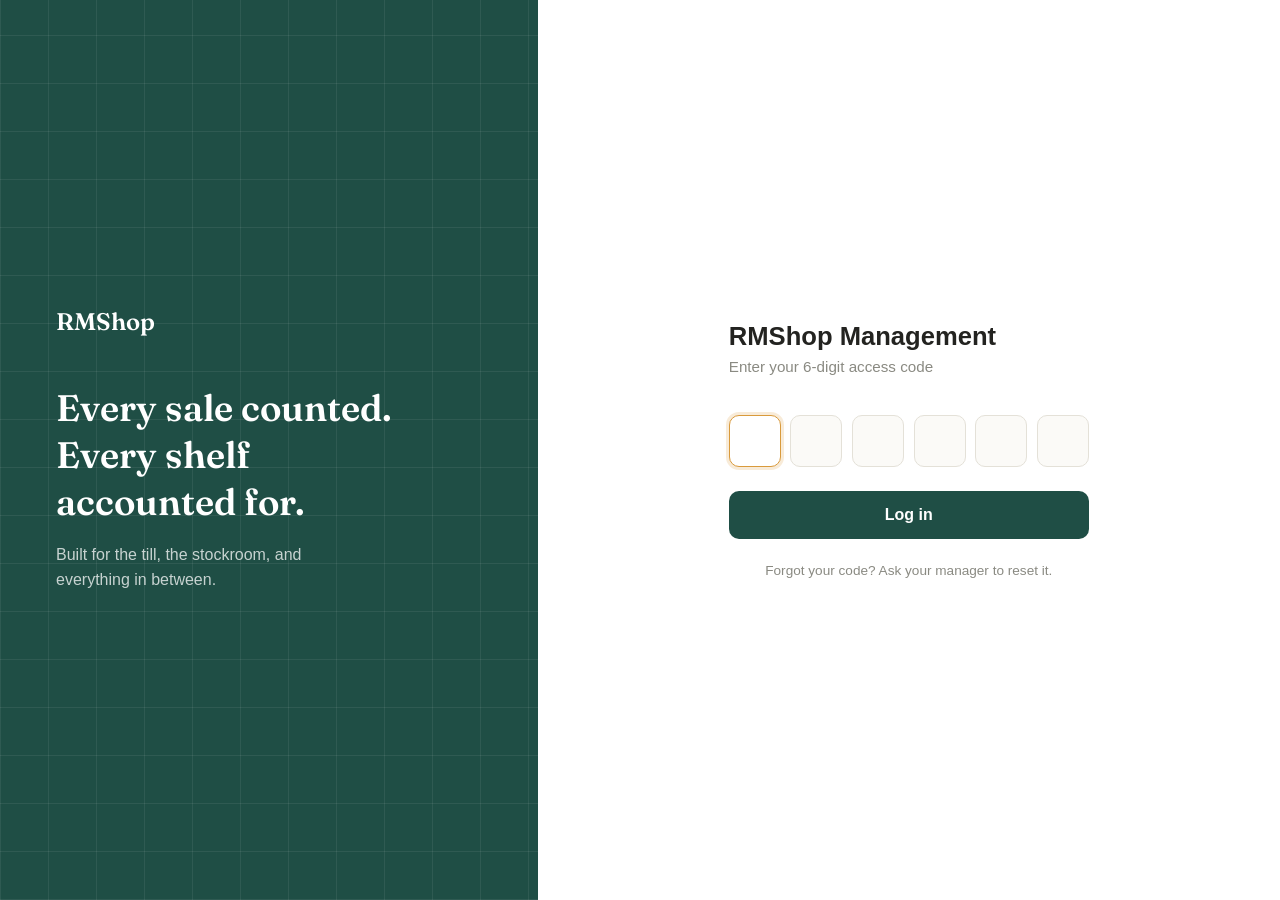
==== frontend/index.html @ 8779d6ee "Complete backend and frontend for RMShop" ====
<!DOCTYPE html>
<html lang="en">
<head>
    <meta charset="UTF-8">
    <meta name="viewport" content="width=device-width, initial-scale=1.0">
    <title>RMShop — Log in</title>
    <link rel="stylesheet" href="css/style.css">
</head>
<body>
    <div class="login-wrapper">
        <div class="brand-panel">
            <div class="brand-content">
                <div class="brand-logo">RMShop</div>
                <h1>Every sale counted.<br>Every shelf accounted for.</h1>
                <p>Built for the till, the stockroom, and everything in between.</p>
            </div>
        </div>

        <div class="form-panel">
            <div class="form-content">
                <h2>RMShop Management</h2>
                <p class="subtitle">Enter your 6-digit access code</p>

                <form id="login-form" novalidate>
                    <div class="code-inputs" id="code-inputs">
                        <input type="text" inputmode="numeric" maxlength="1" class="code-digit" autocomplete="off">
                        <input type="text" inputmode="numeric" maxlength="1" class="code-digit" autocomplete="off">
                        <input type="text" inputmode="numeric" maxlength="1" class="code-digit" autocomplete="off">
                        <input type="text" inputmode="numeric" maxlength="1" class="code-digit" autocomplete="off">
                        <input type="text" inputmode="numeric" maxlength="1" class="code-digit" autocomplete="off">
                        <input type="text" inputmode="numeric" maxlength="1" class="code-digit" autocomplete="off">
                    </div>

                    <p id="error-message" class="error-message" hidden></p>

                    <button type="submit" id="login-btn" class="btn-primary">
                        <span class="btn-text">Log in</span>
                        <span class="btn-spinner" hidden></span>
                    </button>
                </form>

                <p class="footnote">Forgot your code? Ask your manager to reset it.</p>
            </div>
        </div>
    </div>

    <script src="js/config.js"></script>
    <script src="js/login.js"></script>
</body>
</html>
---- frontend/css/style.css ----
@import url('https://fonts.googleapis.com/css2?family=Fraunces:opsz,wght@9..144,500;9..144,600&display=swap');

:root {
    --teal-deep: #1f4e45;
    --teal-line: rgba(255, 255, 255, 0.07);
    --amber: #d99a3c;
    --ink: #232320;
    --muted: #8a8a82;
    --border-c: #e4e1d8;
    --error: #c1443a;
}

* { box-sizing: border-box; }
body { margin: 0; font-family: -apple-system, BlinkMacSystemFont, "Segoe UI", Roboto, sans-serif; color: var(--ink); }

.login-wrapper { display: flex; min-height: 100vh; }
.brand-panel {
    flex: 0 0 42%; background-color: var(--teal-deep);
    background-image: repeating-linear-gradient(0deg, var(--teal-line) 0px, var(--teal-line) 1px, transparent 1px, transparent 48px),
        repeating-linear-gradient(90deg, var(--teal-line) 0px, var(--teal-line) 1px, transparent 1px, transparent 48px);
    color: #ffffff; display: flex; align-items: center; padding: 4rem 3.5rem;
}
.brand-content { max-width: 380px; }
.brand-logo { font-family: "Fraunces", serif; font-size: 1.5rem; font-weight: 600; margin-bottom: 3rem; }
.brand-content h1 { font-family: "Fraunces", serif; font-size: 2.3rem; font-weight: 600; line-height: 1.28; margin: 0 0 1rem; }
.brand-content p { font-size: 1rem; line-height: 1.6; color: rgba(255, 255, 255, 0.75); margin: 0; max-width: 32ch; }
.form-panel { flex: 1; display: flex; align-items: center; justify-content: center; background: #ffffff; padding: 2rem; }
.form-content { width: 100%; max-width: 360px; }
.form-content h2 { font-size: 1.6rem; font-weight: 600; margin: 0 0 0.4rem; }
.subtitle { color: var(--muted); margin: 0 0 2.5rem; font-size: 0.95rem; }
.code-inputs { display: flex; gap: 0.6rem; margin-bottom: 1.5rem; }
.code-digit {
    width: 100%; aspect-ratio: 1; text-align: center; font-size: 1.4rem; font-weight: 600;
    border: 1.5px solid var(--border-c); border-radius: 10px; background: #fbfaf7; color: var(--ink);
    transition: border-color 0.15s ease, box-shadow 0.15s ease, background 0.15s ease;
}
.code-digit:focus { outline: none; border-color: var(--amber); box-shadow: 0 0 0 3px rgba(217, 154, 60, 0.2); background: #ffffff; }
.code-digit.input-error { border-color: var(--error); }
.error-message { color: var(--error); font-size: 0.88rem; margin: -0.5rem 0 1.2rem; }
.btn-primary {
    width: 100%; padding: 0.85rem; background: var(--teal-deep); color: #ffffff; border: none;
    border-radius: 10px; font-size: 1rem; font-weight: 600; cursor: pointer; min-height: 3rem;
    display: flex; align-items: center; justify-content: center; transition: background 0.15s ease, transform 0.1s ease;
}
.btn-primary:hover:not(:disabled) { background: #16362f; }
.btn-primary:active:not(:disabled) { transform: scale(0.98); }
.btn-primary:disabled { opacity: 0.7; cursor: default; }
.btn-spinner { width: 18px; height: 18px; border: 2.5px solid rgba(255, 255, 255, 0.35); border-top-color: #ffffff; border-radius: 50%; animation: spin 0.7s linear infinite; }
@keyframes spin { to { transform: rotate(360deg); } }
.footnote { margin: 1.5rem 0 0; font-size: 0.85rem; color: var(--muted); text-align: center; }

.app-body { margin: 0; background: #f7f6f2; min-height: 100vh; }
.topbar { display: flex; align-items: center; justify-content: space-between; background: #ffffff; border-bottom: 1px solid var(--border-c); padding: 1rem 2rem; }
.topbar-logo { font-family: "Fraunces", serif; font-weight: 600; font-size: 1.25rem; color: var(--teal-deep); }
.topbar-user { display: flex; align-items: center; gap: 1.25rem; font-size: 0.92rem; color: var(--muted); }
.logout-link { color: var(--teal-deep); text-decoration: none; font-weight: 600; }
.logout-link:hover { text-decoration: underline; }

.dashboard { max-width: 960px; margin: 0 auto; padding: 2.5rem 2rem 4rem; }
.page-title { font-size: 1.7rem; font-weight: 600; margin: 0 0 1.75rem; }
.summary-grid { display: grid; grid-template-columns: repeat(3, 1fr); gap: 1rem; margin-bottom: 2.5rem; }
.summary-card { background: #ffffff; border: 1px solid var(--border-c); border-radius: 12px; padding: 1.25rem 1.4rem; }
.summary-label { font-size: 0.85rem; color: var(--muted); margin: 0 0 0.5rem; }
.summary-value { font-size: 1.9rem; font-weight: 600; margin: 0; color: var(--ink); }
.summary-sub { font-size: 0.82rem; color: var(--muted); margin: 0.3rem 0 0; }
.nav-grid { display: grid; grid-template-columns: repeat(3, 1fr); gap: 1rem; }
.nav-card { display: block; background: #ffffff; border: 1px solid var(--border-c); border-radius: 12px; padding: 1.4rem; text-decoration: none; color: inherit; transition: border-color 0.15s ease, transform 0.1s ease; }
.nav-card:hover { border-color: var(--teal-deep); }
.nav-card:active { transform: scale(0.99); }
.nav-card h3 { margin: 0 0 0.4rem; font-size: 1.05rem; color: var(--teal-deep); }
.nav-card p { margin: 0; font-size: 0.88rem; color: var(--muted); line-height: 1.5; }

.page { max-width: 1000px; margin: 0 auto; padding: 2.5rem 2rem 4rem; }
.page-header { display: flex; align-items: center; gap: 1.25rem; margin-bottom: 1.75rem; }
.back-link { color: var(--muted); text-decoration: none; font-size: 0.9rem; }
.back-link:hover { color: var(--teal-deep); }
.page-header .page-title { margin: 0; flex: 1; }
.btn-inline { width: auto; padding: 0.65rem 1.2rem; min-height: auto; font-size: 0.92rem; }

.data-table { width: 100%; border-collapse: collapse; background: #ffffff; border: 1px solid var(--border-c); border-radius: 12px; overflow: hidden; }
.data-table th, .data-table td { padding: 0.9rem 1.1rem; text-align: left; font-size: 0.92rem; }
.data-table th { color: var(--muted); font-weight: 600; font-size: 0.8rem; border-bottom: 1px solid var(--border-c); }
.data-table tbody tr:not(:last-child) td { border-bottom: 1px solid var(--border-c); }
.actions-cell { text-align: right; }
.btn-link { background: none; border: none; color: var(--teal-deep); font-weight: 600; font-size: 0.86rem; cursor: pointer; padding: 0.2rem 0.5rem; }
.btn-link:hover { text-decoration: underline; }
.empty-state { text-align: center; color: var(--muted); padding: 3rem 0; }

.badge { display: inline-block; padding: 0.25rem 0.65rem; border-radius: 20px; font-size: 0.78rem; font-weight: 600; }
.badge-ok { background: #e6f0ec; color: #1f4e45; }
.badge-low { background: #fbf0dd; color: #92660f; }
.badge-critical { background: #f7e3e1; color: var(--error); }

.modal-backdrop { position: fixed; inset: 0; background: rgba(35, 35, 32, 0.45); display: flex; align-items: center; justify-content: center; padding: 1.5rem; z-index: 10; }
.modal-backdrop[hidden] { display: none; }
.modal { background: #ffffff; border-radius: 14px; padding: 1.75rem; width: 100%; max-width: 400px; }
.modal h2 { margin: 0 0 1.25rem; font-size: 1.2rem; font-weight: 600; }
.modal label { display: block; font-size: 0.85rem; color: var(--muted); margin-bottom: 1rem; }
.modal input, .modal-select { display: block; width: 100%; margin-top: 0.35rem; padding: 0.6rem 0.7rem; border: 1.5px solid var(--border-c); border-radius: 8px; font-size: 0.95rem; color: var(--ink); background: #ffffff; }
.modal input:focus, .modal-select:focus { outline: none; border-color: var(--amber); box-shadow: 0 0 0 3px rgba(217, 154, 60, 0.2); }
.modal-error { color: var(--error); font-size: 0.85rem; margin: -0.4rem 0 1rem; }
.modal-actions { display: flex; justify-content: flex-end; gap: 0.6rem; margin-top: 0.5rem; }
.btn-secondary { padding: 0.6rem 1.1rem; background: #ffffff; border: 1.5px solid var(--border-c); border-radius: 8px; font-weight: 600; font-size: 0.9rem; cursor: pointer; color: var(--ink); }
.btn-secondary:hover { border-color: var(--teal-deep); }
.code-inputs-modal { margin-bottom: 1.25rem; }

.sales-layout { display: grid; grid-template-columns: 1fr 340px; gap: 1.5rem; max-width: 1100px; margin: 0 auto; padding: 2rem; align-items: start; }
.search-input { width: 100%; padding: 0.7rem 0.9rem; border: 1.5px solid var(--border-c); border-radius: 10px; font-size: 0.95rem; margin-bottom: 1.25rem; }
.search-input:focus { outline: none; border-color: var(--amber); box-shadow: 0 0 0 3px rgba(217, 154, 60, 0.2); }
.product-grid { display: grid; grid-template-columns: repeat(auto-fill, minmax(150px, 1fr)); gap: 0.75rem; }
.product-card { display: flex; flex-direction: column; align-items: flex-start; gap: 0.3rem; background: #ffffff; border: 1px solid var(--border-c); border-radius: 10px; padding: 0.9rem; cursor: pointer; text-align: left; transition: border-color 0.15s ease, transform 0.1s ease; }
.product-card:hover:not(:disabled) { border-color: var(--teal-deep); }
.product-card:active:not(:disabled) { transform: scale(0.98); }
.product-card:disabled { opacity: 0.45; cursor: not-allowed; }
.product-card-name { font-weight: 600; font-size: 0.92rem; }
.product-card-price { color: var(--teal-deep); font-weight: 600; font-size: 0.9rem; }
.product-card-stock { color: var(--muted); font-size: 0.78rem; }
.cart-panel { background: #ffffff; border: 1px solid var(--border-c); border-radius: 12px; padding: 1.25rem; position: sticky; top: 1.5rem; }
.cart-panel h2 { margin: 0 0 1rem; font-size: 1.05rem; }
.cart-items { display: flex; flex-direction: column; gap: 0.7rem; margin-bottom: 0.5rem; }
.cart-row { display: flex; align-items: center; justify-content: space-between; font-size: 0.88rem; gap: 0.5rem; }
.cart-row-name { flex: 1; }
.cart-row-qty { display: flex; align-items: center; gap: 0.4rem; }
.cart-row-qty button { width: 22px; height: 22px; border-radius: 6px; border: 1px solid var(--border-c); background: #fbfaf7; cursor: pointer; font-size: 0.9rem; line-height: 1; }
.cart-row-subtotal { font-weight: 600; min-width: 60px; text-align: right; }
.empty-state-small { color: var(--muted); font-size: 0.88rem; text-align: center; padding: 1rem 0; }
.cart-total { display: flex; justify-content: space-between; font-weight: 600; font-size: 1.1rem; border-top: 1px solid var(--border-c); padding-top: 0.9rem; margin: 0.75rem 0 1rem; }
.receipt-no { color: var(--muted); font-size: 0.88rem; margin: -0.75rem 0 1rem; }
.receipt-items { display: flex; flex-direction: column; gap: 0.6rem; margin-bottom: 0.5rem; max-height: 240px; overflow-y: auto; }

.attendance-list { display: flex; flex-direction: column; gap: 0.5rem; margin-bottom: 0.5rem; max-height: 260px; overflow-y: auto; }
.attendance-row { font-size: 0.88rem; padding: 0.5rem 0.7rem; background: #fbfaf7; border-radius: 8px; }

.report-section { margin-bottom: 2.5rem; }
.report-section:last-child { margin-bottom: 0; }
.filter-bar { display: flex; align-items: flex-end; gap: 1rem; margin-bottom: 1.5rem; flex-wrap: wrap; }
.filter-bar label { display: flex; flex-direction: column; gap: 0.3rem; font-size: 0.82rem; color: var(--muted); }
.filter-bar input { padding: 0.55rem 0.7rem; border: 1.5px solid var(--border-c); border-radius: 8px; font-size: 0.9rem; color: var(--ink); }
.filter-bar input:focus { outline: none; border-color: var(--amber); box-shadow: 0 0 0 3px rgba(217, 154, 60, 0.2); }
.two-col { display: grid; grid-template-columns: 1fr 1fr; gap: 1rem; margin-bottom: 2rem; }
.section-title { font-size: 1.1rem; font-weight: 600; margin: 0 0 1rem; }
.reconcile-result { background: #ffffff; border: 1px solid var(--border-c); border-radius: 12px; padding: 1.1rem 1.3rem; margin-top: 1rem; display: flex; flex-direction: column; gap: 0.6rem; }
.reconcile-status { font-weight: 600; border-top: 1px solid var(--border-c); padding-top: 0.6rem; margin-top: 0.2rem; }
.inline-form { display: flex; gap: 0.75rem; margin-bottom: 1.25rem; flex-wrap: wrap; }
.inline-form input { padding: 0.6rem 0.8rem; border: 1.5px solid var(--border-c); border-radius: 8px; font-size: 0.9rem; flex: 1; min-width: 140px; }
.inline-form input:focus { outline: none; border-color: var(--amber); box-shadow: 0 0 0 3px rgba(217, 154, 60, 0.2); }

@media (max-width: 800px) {
    .login-wrapper { flex-direction: column; }
    .brand-panel { flex: 0 0 auto; padding: 2.5rem 2rem; }
    .brand-content h1 { font-size: 1.8rem; }
    .form-panel { padding: 2.5rem 1.5rem; }
}
@media (max-width: 760px) {
    .summary-grid, .nav-grid, .two-col { grid-template-columns: 1fr; }
    .topbar { padding: 1rem 1.25rem; }
    .dashboard, .page { padding: 2rem 1.25rem 3rem; }
    .page-header { flex-wrap: wrap; }
    .data-table { font-size: 0.85rem; }
    .sales-layout { grid-template-columns: 1fr; padding: 1.25rem; }
    .cart-panel { position: static; }
}

:focus-visible { outline: 2px solid var(--amber); outline-offset: 2px; }
@media (prefers-reduced-motion: reduce) { * { transition: none !important; animation: none !important; } }
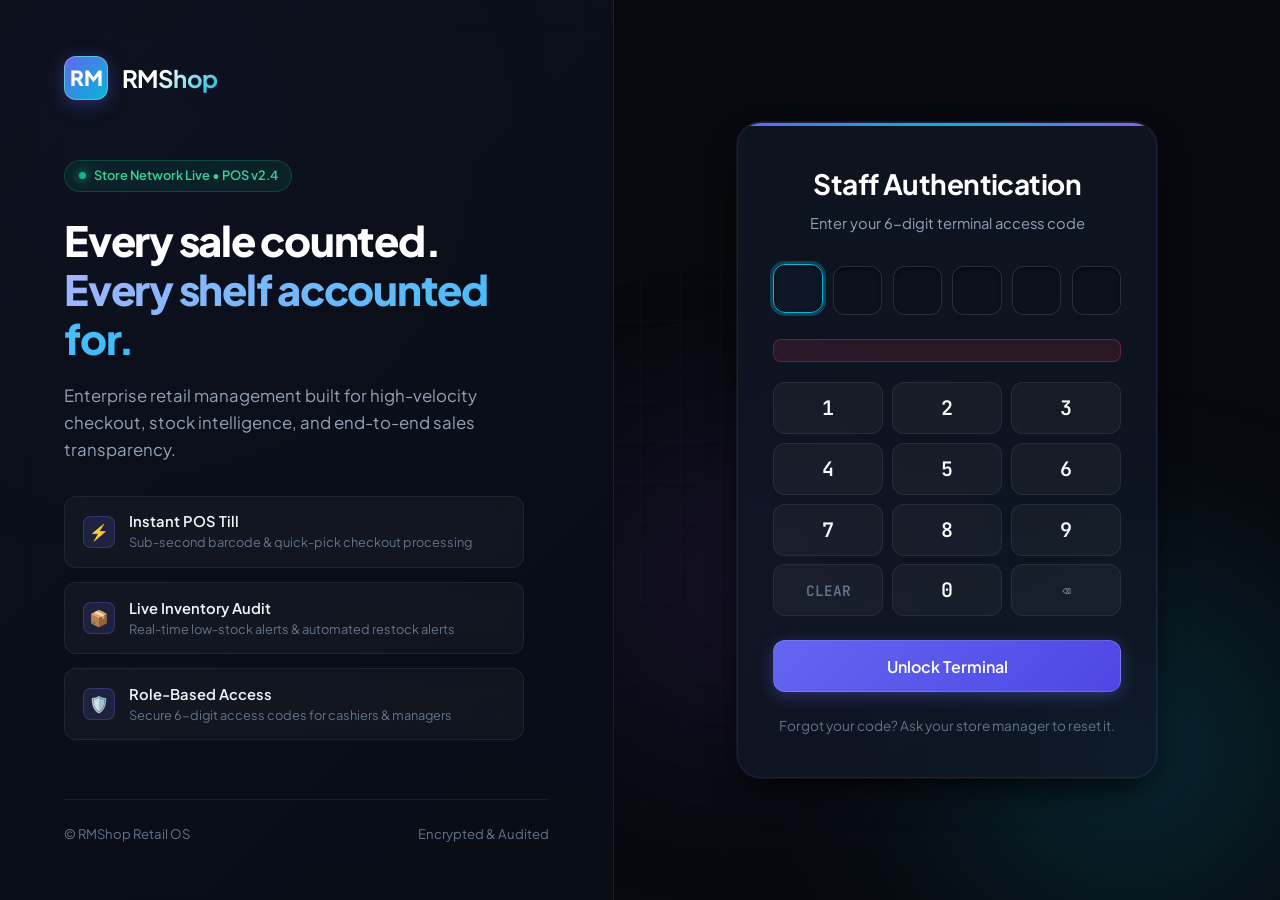
==== commit 251390ec: "feat: luxury frontend redesign, tactile POS numpad, SVG sparklines, and performance caching" ====
--- a/frontend/index.html
+++ b/frontend/index.html
@@ -3,43 +3,109 @@
 <head>
     <meta charset="UTF-8">
     <meta name="viewport" content="width=device-width, initial-scale=1.0">
-    <title>RMShop — Log in</title>
+    <title>RMShop — Intelligent Retail Management & POS</title>
     <link rel="stylesheet" href="css/style.css">
+    <link rel="icon" href="data:image/svg+xml,<svg xmlns=%22http://www.w3.org/2000/svg%22 viewBox=%220 0 100 100%22><text y=%22.9em%22 font-size=%2290%22>⚡</text></svg>">
 </head>
 <body>
+    <!-- Animated Ambient Glow Canvas -->
+    <div class="ambient-bg" aria-hidden="true">
+        <div class="ambient-orb ambient-orb-1"></div>
+        <div class="ambient-orb ambient-orb-2"></div>
+        <div class="ambient-orb ambient-orb-3"></div>
+        <div class="grid-overlay"></div>
+    </div>
+
     <div class="login-wrapper">
+        <!-- Left Brand & Vision Panel -->
         <div class="brand-panel">
-            <div class="brand-content">
-                <div class="brand-logo">RMShop</div>
-                <h1>Every sale counted.<br>Every shelf accounted for.</h1>
-                <p>Built for the till, the stockroom, and everything in between.</p>
+            <div class="brand-header">
+                <div class="brand-logo-icon">RM</div>
+                <div class="brand-logo-text">RMShop</div>
+            </div>
+
+            <div class="brand-hero">
+                <div class="status-ticker-badge">
+                    <span class="pulse-dot"></span>
+                    <span>Store Network Live • POS v2.4</span>
+                </div>
+                <h1>Every sale counted.<br><span class="gradient-text">Every shelf accounted for.</span></h1>
+                <p>Enterprise retail management built for high-velocity checkout, stock intelligence, and end-to-end sales transparency.</p>
+
+                <div class="brand-feature-list">
+                    <div class="brand-feature-item">
+                        <div class="brand-feature-icon">⚡</div>
+                        <div class="brand-feature-text">
+                            <h4>Instant POS Till</h4>
+                            <p>Sub-second barcode & quick-pick checkout processing</p>
+                        </div>
+                    </div>
+                    <div class="brand-feature-item">
+                        <div class="brand-feature-icon">📦</div>
+                        <div class="brand-feature-text">
+                            <h4>Live Inventory Audit</h4>
+                            <p>Real-time low-stock alerts & automated restock alerts</p>
+                        </div>
+                    </div>
+                    <div class="brand-feature-item">
+                        <div class="brand-feature-icon">🛡️</div>
+                        <div class="brand-feature-text">
+                            <h4>Role-Based Access</h4>
+                            <p>Secure 6-digit access codes for cashiers & managers</p>
+                        </div>
+                    </div>
+                </div>
+            </div>
+
+            <div class="brand-footer">
+                <span>© RMShop Retail OS</span>
+                <span>Encrypted & Audited</span>
             </div>
         </div>
 
+        <!-- Right Login & Keypad Panel -->
         <div class="form-panel">
-            <div class="form-content">
-                <h2>RMShop Management</h2>
-                <p class="subtitle">Enter your 6-digit access code</p>
+            <div class="form-content" id="form-container">
+                <div class="form-header">
+                    <h2>Staff Authentication</h2>
+                    <p class="subtitle">Enter your 6-digit terminal access code</p>
+                </div>
 
                 <form id="login-form" novalidate>
                     <div class="code-inputs" id="code-inputs">
-                        <input type="text" inputmode="numeric" maxlength="1" class="code-digit" autocomplete="off">
-                        <input type="text" inputmode="numeric" maxlength="1" class="code-digit" autocomplete="off">
-                        <input type="text" inputmode="numeric" maxlength="1" class="code-digit" autocomplete="off">
-                        <input type="text" inputmode="numeric" maxlength="1" class="code-digit" autocomplete="off">
-                        <input type="text" inputmode="numeric" maxlength="1" class="code-digit" autocomplete="off">
-                        <input type="text" inputmode="numeric" maxlength="1" class="code-digit" autocomplete="off">
+                        <input type="text" inputmode="numeric" maxlength="1" class="code-digit" autocomplete="off" autofocus aria-label="Digit 1">
+                        <input type="text" inputmode="numeric" maxlength="1" class="code-digit" autocomplete="off" aria-label="Digit 2">
+                        <input type="text" inputmode="numeric" maxlength="1" class="code-digit" autocomplete="off" aria-label="Digit 3">
+                        <input type="text" inputmode="numeric" maxlength="1" class="code-digit" autocomplete="off" aria-label="Digit 4">
+                        <input type="text" inputmode="numeric" maxlength="1" class="code-digit" autocomplete="off" aria-label="Digit 5">
+                        <input type="text" inputmode="numeric" maxlength="1" class="code-digit" autocomplete="off" aria-label="Digit 6">
                     </div>
 
-                    <p id="error-message" class="error-message" hidden></p>
+                    <p id="error-message" class="error-message" hidden role="alert"></p>
+
+                    <!-- Interactive On-Screen POS Numpad -->
+                    <div class="pos-numpad" id="pos-numpad" aria-label="Virtual Keypad">
+                        <button type="button" class="numpad-key" data-digit="1">1</button>
+                        <button type="button" class="numpad-key" data-digit="2">2</button>
+                        <button type="button" class="numpad-key" data-digit="3">3</button>
+                        <button type="button" class="numpad-key" data-digit="4">4</button>
+                        <button type="button" class="numpad-key" data-digit="5">5</button>
+                        <button type="button" class="numpad-key" data-digit="6">6</button>
+                        <button type="button" class="numpad-key" data-digit="7">7</button>
+                        <button type="button" class="numpad-key" data-digit="8">8</button>
+                        <button type="button" class="numpad-key" data-digit="9">9</button>
+                        <button type="button" class="numpad-key key-action" data-action="clear" title="Clear all">CLEAR</button>
+                        <button type="button" class="numpad-key" data-digit="0">0</button>
+                        <button type="button" class="numpad-key key-action" data-action="backspace" title="Delete last digit">⌫</button>
+                    </div>
 
                     <button type="submit" id="login-btn" class="btn-primary">
-                        <span class="btn-text">Log in</span>
+                        <span class="btn-text">Unlock Terminal</span>
                         <span class="btn-spinner" hidden></span>
                     </button>
                 </form>
 
-                <p class="footnote">Forgot your code? Ask your manager to reset it.</p>
+                <p class="footnote">Forgot your code? Ask your store manager to reset it.</p>
             </div>
         </div>
     </div>
--- a/frontend/css/style.css
+++ b/frontend/css/style.css
@@ -1,165 +1,1683 @@
-@import url('https://fonts.googleapis.com/css2?family=Fraunces:opsz,wght@9..144,500;9..144,600&display=swap');
+@import url('https://fonts.googleapis.com/css2?family=JetBrains+Mono:wght@400;500;600;700&family=Plus+Jakarta+Sans:wght@300;400;500;600;700;800&display=swap');
 
 :root {
-    --teal-deep: #1f4e45;
-    --teal-line: rgba(255, 255, 255, 0.07);
-    --amber: #d99a3c;
-    --ink: #232320;
-    --muted: #8a8a82;
-    --border-c: #e4e1d8;
-    --error: #c1443a;
-}
-
-* { box-sizing: border-box; }
-body { margin: 0; font-family: -apple-system, BlinkMacSystemFont, "Segoe UI", Roboto, sans-serif; color: var(--ink); }
-
-.login-wrapper { display: flex; min-height: 100vh; }
+    /* Color Palette: Obsidian Slate & Electric Indigo / Cyan Glow */
+    --bg-base: #07090e;
+    --bg-surface: #0d121f;
+    --bg-card: rgba(17, 24, 39, 0.72);
+    --bg-card-hover: rgba(24, 33, 53, 0.85);
+    --bg-input: rgba(13, 18, 31, 0.8);
+    --bg-glass: rgba(15, 23, 42, 0.65);
+
+    /* Borders & Dividers */
+    --border-subtle: rgba(255, 255, 255, 0.07);
+    --border-card: rgba(99, 102, 241, 0.16);
+    --border-hover: rgba(99, 102, 241, 0.45);
+    --border-cyan: rgba(6, 182, 212, 0.4);
+
+    /* Brand Accents */
+    --indigo-primary: #6366f1;
+    --indigo-glow: rgba(99, 102, 241, 0.35);
+    --indigo-hover: #4f46e5;
+    --cyan-accent: #06b6d4;
+    --cyan-glow: rgba(6, 182, 212, 0.3);
+    --violet-accent: #8b5cf6;
+    --violet-glow: rgba(139, 92, 246, 0.3);
+
+    /* Semantic Feedback */
+    --success: #10b981;
+    --success-bg: rgba(16, 185, 129, 0.12);
+    --success-border: rgba(16, 185, 129, 0.3);
+    --warning: #f59e0b;
+    --warning-bg: rgba(245, 158, 11, 0.12);
+    --warning-border: rgba(245, 158, 11, 0.3);
+    --danger: #f43f5e;
+    --danger-bg: rgba(244, 63, 94, 0.12);
+    --danger-border: rgba(244, 63, 94, 0.3);
+
+    /* Typography */
+    --text-primary: #f8fafc;
+    --text-secondary: #94a3b8;
+    --text-muted: #64748b;
+    --font-main: 'Plus Jakarta Sans', -apple-system, BlinkMacSystemFont, "Segoe UI", Roboto, sans-serif;
+    --font-mono: 'JetBrains Mono', monospace;
+
+    /* Shadows & Radii */
+    --radius-sm: 8px;
+    --radius-md: 12px;
+    --radius-lg: 18px;
+    --radius-xl: 24px;
+    --shadow-card: 0 10px 30px -10px rgba(0, 0, 0, 0.5), 0 0 1px 1px var(--border-subtle);
+    --shadow-glow: 0 0 25px -5px var(--indigo-glow);
+    --shadow-cyan-glow: 0 0 25px -5px var(--cyan-glow);
+}
+
+/* Base & Reset */
+*, *::before, *::after {
+    box-sizing: border-box;
+    margin: 0;
+    padding: 0;
+}
+
+html, body {
+    height: 100%;
+}
+
+body {
+    font-family: var(--font-main);
+    background-color: var(--bg-base);
+    color: var(--text-primary);
+    line-height: 1.5;
+    -webkit-font-smoothing: antialiased;
+    -moz-osx-font-smoothing: grayscale;
+    overflow-x: hidden;
+}
+
+/* Animated Ambient Glow Canvas Background */
+.ambient-bg {
+    position: fixed;
+    inset: 0;
+    pointer-events: none;
+    z-index: 0;
+    overflow: hidden;
+}
+
+.ambient-orb {
+    position: absolute;
+    border-radius: 50%;
+    filter: blur(100px);
+    opacity: 0.28;
+    animation: floatOrb 18s ease-in-out infinite alternate;
+}
+
+.ambient-orb-1 {
+    width: 600px;
+    height: 600px;
+    background: radial-gradient(circle, #6366f1 0%, rgba(99, 102, 241, 0) 70%);
+    top: -150px;
+    left: -150px;
+}
+
+.ambient-orb-2 {
+    width: 500px;
+    height: 500px;
+    background: radial-gradient(circle, #06b6d4 0%, rgba(6, 182, 212, 0) 70%);
+    bottom: -100px;
+    right: -100px;
+    animation-duration: 22s;
+    animation-delay: -5s;
+}
+
+.ambient-orb-3 {
+    width: 450px;
+    height: 450px;
+    background: radial-gradient(circle, #8b5cf6 0%, rgba(139, 92, 246, 0) 70%);
+    top: 40%;
+    right: 25%;
+    animation-duration: 25s;
+    animation-delay: -10s;
+    opacity: 0.18;
+}
+
+.grid-overlay {
+    position: absolute;
+    inset: 0;
+    background-size: 40px 40px;
+    background-image: 
+        linear-gradient(to right, rgba(255, 255, 255, 0.02) 1px, transparent 1px),
+        linear-gradient(to bottom, rgba(255, 255, 255, 0.02) 1px, transparent 1px);
+    mask-image: radial-gradient(ellipse at center, rgba(0, 0, 0, 1) 0%, rgba(0, 0, 0, 0) 80%);
+}
+
+@keyframes floatOrb {
+    0% { transform: translate(0, 0) scale(1); }
+    50% { transform: translate(40px, 30px) scale(1.08); }
+    100% { transform: translate(-30px, 50px) scale(0.95); }
+}
+
+/* ========================================================
+   LOGIN PAGE STYLING
+======================================================== */
+.login-wrapper {
+    position: relative;
+    z-index: 1;
+    display: flex;
+    min-height: 100vh;
+    width: 100%;
+}
+
 .brand-panel {
-    flex: 0 0 42%; background-color: var(--teal-deep);
-    background-image: repeating-linear-gradient(0deg, var(--teal-line) 0px, var(--teal-line) 1px, transparent 1px, transparent 48px),
-        repeating-linear-gradient(90deg, var(--teal-line) 0px, var(--teal-line) 1px, transparent 1px, transparent 48px);
-    color: #ffffff; display: flex; align-items: center; padding: 4rem 3.5rem;
-}
-.brand-content { max-width: 380px; }
-.brand-logo { font-family: "Fraunces", serif; font-size: 1.5rem; font-weight: 600; margin-bottom: 3rem; }
-.brand-content h1 { font-family: "Fraunces", serif; font-size: 2.3rem; font-weight: 600; line-height: 1.28; margin: 0 0 1rem; }
-.brand-content p { font-size: 1rem; line-height: 1.6; color: rgba(255, 255, 255, 0.75); margin: 0; max-width: 32ch; }
-.form-panel { flex: 1; display: flex; align-items: center; justify-content: center; background: #ffffff; padding: 2rem; }
-.form-content { width: 100%; max-width: 360px; }
-.form-content h2 { font-size: 1.6rem; font-weight: 600; margin: 0 0 0.4rem; }
-.subtitle { color: var(--muted); margin: 0 0 2.5rem; font-size: 0.95rem; }
-.code-inputs { display: flex; gap: 0.6rem; margin-bottom: 1.5rem; }
+    flex: 1 1 48%;
+    display: flex;
+    flex-direction: column;
+    justify-content: space-between;
+    padding: 3.5rem 4rem;
+    position: relative;
+    border-right: 1px solid var(--border-subtle);
+    background: linear-gradient(135deg, rgba(13, 18, 31, 0.85) 0%, rgba(9, 13, 22, 0.95) 100%);
+    backdrop-filter: blur(20px);
+}
+
+.brand-header {
+    display: flex;
+    align-items: center;
+    gap: 0.85rem;
+}
+
+.brand-logo-icon {
+    width: 44px;
+    height: 44px;
+    border-radius: var(--radius-md);
+    background: linear-gradient(135deg, var(--indigo-primary), var(--cyan-accent));
+    display: flex;
+    align-items: center;
+    justify-content: center;
+    color: #ffffff;
+    font-weight: 800;
+    font-size: 1.3rem;
+    box-shadow: 0 4px 18px var(--indigo-glow);
+    border: 1px solid rgba(255, 255, 255, 0.3);
+}
+
+.brand-logo-text {
+    font-size: 1.5rem;
+    font-weight: 700;
+    letter-spacing: -0.02em;
+    background: linear-gradient(135deg, #ffffff 40%, var(--cyan-accent) 100%);
+    -webkit-background-clip: text;
+    -webkit-text-fill-color: transparent;
+}
+
+.brand-hero {
+    max-width: 460px;
+    margin: 2.5rem 0;
+}
+
+.status-ticker-badge {
+    display: inline-flex;
+    align-items: center;
+    gap: 0.5rem;
+    padding: 0.35rem 0.85rem;
+    background: rgba(16, 185, 129, 0.1);
+    border: 1px solid rgba(16, 185, 129, 0.25);
+    border-radius: 9999px;
+    font-size: 0.8rem;
+    font-weight: 600;
+    color: #34d399;
+    margin-bottom: 1.5rem;
+}
+
+.pulse-dot {
+    width: 7px;
+    height: 7px;
+    border-radius: 50%;
+    background-color: var(--success);
+    box-shadow: 0 0 10px var(--success);
+    animation: pulseGlow 2s infinite;
+}
+
+@keyframes pulseGlow {
+    0% { transform: scale(0.95); box-shadow: 0 0 0 0 rgba(16, 185, 129, 0.7); }
+    70% { transform: scale(1); box-shadow: 0 0 0 8px rgba(16, 185, 129, 0); }
+    100% { transform: scale(0.95); box-shadow: 0 0 0 0 rgba(16, 185, 129, 0); }
+}
+
+.brand-hero h1 {
+    font-size: 2.6rem;
+    font-weight: 800;
+    line-height: 1.18;
+    letter-spacing: -0.03em;
+    color: #ffffff;
+    margin-bottom: 1.25rem;
+}
+
+.brand-hero h1 span.gradient-text {
+    background: linear-gradient(135deg, #a5b4fc 0%, #38bdf8 100%);
+    -webkit-background-clip: text;
+    -webkit-text-fill-color: transparent;
+}
+
+.brand-hero p {
+    font-size: 1.05rem;
+    color: var(--text-secondary);
+    line-height: 1.6;
+    margin-bottom: 2rem;
+}
+
+/* Feature Badges in Brand Panel */
+.brand-feature-list {
+    display: flex;
+    flex-direction: column;
+    gap: 0.9rem;
+}
+
+.brand-feature-item {
+    display: flex;
+    align-items: center;
+    gap: 0.9rem;
+    padding: 0.85rem 1.1rem;
+    background: rgba(255, 255, 255, 0.03);
+    border: 1px solid var(--border-subtle);
+    border-radius: var(--radius-md);
+    backdrop-filter: blur(10px);
+    transition: transform 0.2s ease, border-color 0.2s ease;
+}
+
+.brand-feature-item:hover {
+    transform: translateX(4px);
+    border-color: var(--border-hover);
+}
+
+.brand-feature-icon {
+    width: 32px;
+    height: 32px;
+    border-radius: var(--radius-sm);
+    background: rgba(99, 102, 241, 0.15);
+    border: 1px solid rgba(99, 102, 241, 0.3);
+    display: flex;
+    align-items: center;
+    justify-content: center;
+    color: #818cf8;
+}
+
+.brand-feature-text h4 {
+    font-size: 0.92rem;
+    font-weight: 600;
+    color: #f1f5f9;
+}
+
+.brand-feature-text p {
+    font-size: 0.8rem;
+    color: var(--text-muted);
+    margin: 0;
+}
+
+.brand-footer {
+    display: flex;
+    align-items: center;
+    justify-content: space-between;
+    font-size: 0.82rem;
+    color: var(--text-muted);
+    padding-top: 1.5rem;
+    border-top: 1px solid var(--border-subtle);
+}
+
+/* Login Form Panel */
+.form-panel {
+    flex: 1 1 52%;
+    display: flex;
+    align-items: center;
+    justify-content: center;
+    padding: 2.5rem;
+    position: relative;
+}
+
+.form-content {
+    width: 100%;
+    max-width: 420px;
+    background: var(--bg-card);
+    border: 1px solid var(--border-card);
+    border-radius: var(--radius-xl);
+    padding: 2.5rem 2.2rem;
+    box-shadow: var(--shadow-card), 0 20px 40px -15px rgba(0, 0, 0, 0.7);
+    backdrop-filter: blur(24px);
+    position: relative;
+    overflow: hidden;
+    transition: transform 0.2s ease;
+}
+
+.form-content::before {
+    content: '';
+    position: absolute;
+    top: 0;
+    left: 0;
+    right: 0;
+    height: 3px;
+    background: linear-gradient(90deg, var(--indigo-primary), var(--cyan-accent), var(--violet-accent));
+}
+
+.form-header {
+    text-align: center;
+    margin-bottom: 2rem;
+}
+
+.form-header h2 {
+    font-size: 1.75rem;
+    font-weight: 700;
+    letter-spacing: -0.02em;
+    color: #ffffff;
+    margin-bottom: 0.4rem;
+}
+
+.form-header .subtitle {
+    font-size: 0.92rem;
+    color: var(--text-secondary);
+}
+
+/* 6-Digit Code Inputs */
+.code-inputs {
+    display: flex;
+    gap: 0.65rem;
+    margin-bottom: 1.5rem;
+    justify-content: space-between;
+}
+
 .code-digit {
-    width: 100%; aspect-ratio: 1; text-align: center; font-size: 1.4rem; font-weight: 600;
-    border: 1.5px solid var(--border-c); border-radius: 10px; background: #fbfaf7; color: var(--ink);
-    transition: border-color 0.15s ease, box-shadow 0.15s ease, background 0.15s ease;
-}
-.code-digit:focus { outline: none; border-color: var(--amber); box-shadow: 0 0 0 3px rgba(217, 154, 60, 0.2); background: #ffffff; }
-.code-digit.input-error { border-color: var(--error); }
-.error-message { color: var(--error); font-size: 0.88rem; margin: -0.5rem 0 1.2rem; }
+    width: 100%;
+    aspect-ratio: 1;
+    max-width: 52px;
+    text-align: center;
+    font-family: var(--font-mono);
+    font-size: 1.6rem;
+    font-weight: 700;
+    background: var(--bg-input);
+    border: 1.5px solid rgba(255, 255, 255, 0.12);
+    border-radius: var(--radius-md);
+    color: #ffffff;
+    caret-color: var(--cyan-accent);
+    transition: all 0.2s ease;
+    box-shadow: inset 0 2px 4px rgba(0, 0, 0, 0.4);
+}
+
+.code-digit:focus {
+    outline: none;
+    border-color: var(--cyan-accent);
+    background: rgba(15, 23, 42, 0.95);
+    box-shadow: 0 0 0 3px var(--cyan-glow), inset 0 2px 4px rgba(0, 0, 0, 0.4);
+    transform: translateY(-2px);
+}
+
+.code-digit.input-error {
+    border-color: var(--danger);
+    background: rgba(244, 63, 94, 0.08);
+    box-shadow: 0 0 0 3px var(--danger-border);
+}
+
+.shake {
+    animation: shakeKeypad 0.4s ease-in-out;
+}
+
+@keyframes shakeKeypad {
+    0%, 100% { transform: translateX(0); }
+    20%, 60% { transform: translateX(-8px); }
+    40%, 80% { transform: translateX(8px); }
+}
+
+/* On-Screen POS Numpad */
+.pos-numpad {
+    display: grid;
+    grid-template-columns: repeat(3, 1fr);
+    gap: 0.55rem;
+    margin: 1.25rem 0 1.5rem;
+}
+
+.numpad-key {
+    background: rgba(255, 255, 255, 0.04);
+    border: 1px solid var(--border-subtle);
+    border-radius: var(--radius-md);
+    color: var(--text-primary);
+    font-family: var(--font-mono);
+    font-size: 1.25rem;
+    font-weight: 600;
+    padding: 0.75rem;
+    display: flex;
+    align-items: center;
+    justify-content: center;
+    cursor: pointer;
+    transition: all 0.15s ease;
+    user-select: none;
+}
+
+.numpad-key:hover {
+    background: rgba(99, 102, 241, 0.16);
+    border-color: var(--indigo-primary);
+    color: #ffffff;
+    transform: translateY(-1px);
+}
+
+.numpad-key:active {
+    transform: scale(0.95);
+    background: var(--indigo-primary);
+}
+
+.numpad-key.key-action {
+    font-size: 0.9rem;
+    color: var(--text-muted);
+}
+
+.numpad-key.key-action:hover {
+    color: var(--danger);
+    border-color: var(--danger-border);
+    background: var(--danger-bg);
+}
+
+/* Primary Button */
 .btn-primary {
-    width: 100%; padding: 0.85rem; background: var(--teal-deep); color: #ffffff; border: none;
-    border-radius: 10px; font-size: 1rem; font-weight: 600; cursor: pointer; min-height: 3rem;
-    display: flex; align-items: center; justify-content: center; transition: background 0.15s ease, transform 0.1s ease;
-}
-.btn-primary:hover:not(:disabled) { background: #16362f; }
-.btn-primary:active:not(:disabled) { transform: scale(0.98); }
-.btn-primary:disabled { opacity: 0.7; cursor: default; }
-.btn-spinner { width: 18px; height: 18px; border: 2.5px solid rgba(255, 255, 255, 0.35); border-top-color: #ffffff; border-radius: 50%; animation: spin 0.7s linear infinite; }
-@keyframes spin { to { transform: rotate(360deg); } }
-.footnote { margin: 1.5rem 0 0; font-size: 0.85rem; color: var(--muted); text-align: center; }
-
-.app-body { margin: 0; background: #f7f6f2; min-height: 100vh; }
-.topbar { display: flex; align-items: center; justify-content: space-between; background: #ffffff; border-bottom: 1px solid var(--border-c); padding: 1rem 2rem; }
-.topbar-logo { font-family: "Fraunces", serif; font-weight: 600; font-size: 1.25rem; color: var(--teal-deep); }
-.topbar-user { display: flex; align-items: center; gap: 1.25rem; font-size: 0.92rem; color: var(--muted); }
-.logout-link { color: var(--teal-deep); text-decoration: none; font-weight: 600; }
-.logout-link:hover { text-decoration: underline; }
-
-.dashboard { max-width: 960px; margin: 0 auto; padding: 2.5rem 2rem 4rem; }
-.page-title { font-size: 1.7rem; font-weight: 600; margin: 0 0 1.75rem; }
-.summary-grid { display: grid; grid-template-columns: repeat(3, 1fr); gap: 1rem; margin-bottom: 2.5rem; }
-.summary-card { background: #ffffff; border: 1px solid var(--border-c); border-radius: 12px; padding: 1.25rem 1.4rem; }
-.summary-label { font-size: 0.85rem; color: var(--muted); margin: 0 0 0.5rem; }
-.summary-value { font-size: 1.9rem; font-weight: 600; margin: 0; color: var(--ink); }
-.summary-sub { font-size: 0.82rem; color: var(--muted); margin: 0.3rem 0 0; }
-.nav-grid { display: grid; grid-template-columns: repeat(3, 1fr); gap: 1rem; }
-.nav-card { display: block; background: #ffffff; border: 1px solid var(--border-c); border-radius: 12px; padding: 1.4rem; text-decoration: none; color: inherit; transition: border-color 0.15s ease, transform 0.1s ease; }
-.nav-card:hover { border-color: var(--teal-deep); }
-.nav-card:active { transform: scale(0.99); }
-.nav-card h3 { margin: 0 0 0.4rem; font-size: 1.05rem; color: var(--teal-deep); }
-.nav-card p { margin: 0; font-size: 0.88rem; color: var(--muted); line-height: 1.5; }
-
-.page { max-width: 1000px; margin: 0 auto; padding: 2.5rem 2rem 4rem; }
-.page-header { display: flex; align-items: center; gap: 1.25rem; margin-bottom: 1.75rem; }
-.back-link { color: var(--muted); text-decoration: none; font-size: 0.9rem; }
-.back-link:hover { color: var(--teal-deep); }
-.page-header .page-title { margin: 0; flex: 1; }
-.btn-inline { width: auto; padding: 0.65rem 1.2rem; min-height: auto; font-size: 0.92rem; }
-
-.data-table { width: 100%; border-collapse: collapse; background: #ffffff; border: 1px solid var(--border-c); border-radius: 12px; overflow: hidden; }
-.data-table th, .data-table td { padding: 0.9rem 1.1rem; text-align: left; font-size: 0.92rem; }
-.data-table th { color: var(--muted); font-weight: 600; font-size: 0.8rem; border-bottom: 1px solid var(--border-c); }
-.data-table tbody tr:not(:last-child) td { border-bottom: 1px solid var(--border-c); }
-.actions-cell { text-align: right; }
-.btn-link { background: none; border: none; color: var(--teal-deep); font-weight: 600; font-size: 0.86rem; cursor: pointer; padding: 0.2rem 0.5rem; }
-.btn-link:hover { text-decoration: underline; }
-.empty-state { text-align: center; color: var(--muted); padding: 3rem 0; }
-
-.badge { display: inline-block; padding: 0.25rem 0.65rem; border-radius: 20px; font-size: 0.78rem; font-weight: 600; }
-.badge-ok { background: #e6f0ec; color: #1f4e45; }
-.badge-low { background: #fbf0dd; color: #92660f; }
-.badge-critical { background: #f7e3e1; color: var(--error); }
-
-.modal-backdrop { position: fixed; inset: 0; background: rgba(35, 35, 32, 0.45); display: flex; align-items: center; justify-content: center; padding: 1.5rem; z-index: 10; }
-.modal-backdrop[hidden] { display: none; }
-.modal { background: #ffffff; border-radius: 14px; padding: 1.75rem; width: 100%; max-width: 400px; }
-.modal h2 { margin: 0 0 1.25rem; font-size: 1.2rem; font-weight: 600; }
-.modal label { display: block; font-size: 0.85rem; color: var(--muted); margin-bottom: 1rem; }
-.modal input, .modal-select { display: block; width: 100%; margin-top: 0.35rem; padding: 0.6rem 0.7rem; border: 1.5px solid var(--border-c); border-radius: 8px; font-size: 0.95rem; color: var(--ink); background: #ffffff; }
-.modal input:focus, .modal-select:focus { outline: none; border-color: var(--amber); box-shadow: 0 0 0 3px rgba(217, 154, 60, 0.2); }
-.modal-error { color: var(--error); font-size: 0.85rem; margin: -0.4rem 0 1rem; }
-.modal-actions { display: flex; justify-content: flex-end; gap: 0.6rem; margin-top: 0.5rem; }
-.btn-secondary { padding: 0.6rem 1.1rem; background: #ffffff; border: 1.5px solid var(--border-c); border-radius: 8px; font-weight: 600; font-size: 0.9rem; cursor: pointer; color: var(--ink); }
-.btn-secondary:hover { border-color: var(--teal-deep); }
-.code-inputs-modal { margin-bottom: 1.25rem; }
-
-.sales-layout { display: grid; grid-template-columns: 1fr 340px; gap: 1.5rem; max-width: 1100px; margin: 0 auto; padding: 2rem; align-items: start; }
-.search-input { width: 100%; padding: 0.7rem 0.9rem; border: 1.5px solid var(--border-c); border-radius: 10px; font-size: 0.95rem; margin-bottom: 1.25rem; }
-.search-input:focus { outline: none; border-color: var(--amber); box-shadow: 0 0 0 3px rgba(217, 154, 60, 0.2); }
-.product-grid { display: grid; grid-template-columns: repeat(auto-fill, minmax(150px, 1fr)); gap: 0.75rem; }
-.product-card { display: flex; flex-direction: column; align-items: flex-start; gap: 0.3rem; background: #ffffff; border: 1px solid var(--border-c); border-radius: 10px; padding: 0.9rem; cursor: pointer; text-align: left; transition: border-color 0.15s ease, transform 0.1s ease; }
-.product-card:hover:not(:disabled) { border-color: var(--teal-deep); }
-.product-card:active:not(:disabled) { transform: scale(0.98); }
-.product-card:disabled { opacity: 0.45; cursor: not-allowed; }
-.product-card-name { font-weight: 600; font-size: 0.92rem; }
-.product-card-price { color: var(--teal-deep); font-weight: 600; font-size: 0.9rem; }
-.product-card-stock { color: var(--muted); font-size: 0.78rem; }
-.cart-panel { background: #ffffff; border: 1px solid var(--border-c); border-radius: 12px; padding: 1.25rem; position: sticky; top: 1.5rem; }
-.cart-panel h2 { margin: 0 0 1rem; font-size: 1.05rem; }
-.cart-items { display: flex; flex-direction: column; gap: 0.7rem; margin-bottom: 0.5rem; }
-.cart-row { display: flex; align-items: center; justify-content: space-between; font-size: 0.88rem; gap: 0.5rem; }
-.cart-row-name { flex: 1; }
-.cart-row-qty { display: flex; align-items: center; gap: 0.4rem; }
-.cart-row-qty button { width: 22px; height: 22px; border-radius: 6px; border: 1px solid var(--border-c); background: #fbfaf7; cursor: pointer; font-size: 0.9rem; line-height: 1; }
-.cart-row-subtotal { font-weight: 600; min-width: 60px; text-align: right; }
-.empty-state-small { color: var(--muted); font-size: 0.88rem; text-align: center; padding: 1rem 0; }
-.cart-total { display: flex; justify-content: space-between; font-weight: 600; font-size: 1.1rem; border-top: 1px solid var(--border-c); padding-top: 0.9rem; margin: 0.75rem 0 1rem; }
-.receipt-no { color: var(--muted); font-size: 0.88rem; margin: -0.75rem 0 1rem; }
-.receipt-items { display: flex; flex-direction: column; gap: 0.6rem; margin-bottom: 0.5rem; max-height: 240px; overflow-y: auto; }
-
-.attendance-list { display: flex; flex-direction: column; gap: 0.5rem; margin-bottom: 0.5rem; max-height: 260px; overflow-y: auto; }
-.attendance-row { font-size: 0.88rem; padding: 0.5rem 0.7rem; background: #fbfaf7; border-radius: 8px; }
-
-.report-section { margin-bottom: 2.5rem; }
-.report-section:last-child { margin-bottom: 0; }
-.filter-bar { display: flex; align-items: flex-end; gap: 1rem; margin-bottom: 1.5rem; flex-wrap: wrap; }
-.filter-bar label { display: flex; flex-direction: column; gap: 0.3rem; font-size: 0.82rem; color: var(--muted); }
-.filter-bar input { padding: 0.55rem 0.7rem; border: 1.5px solid var(--border-c); border-radius: 8px; font-size: 0.9rem; color: var(--ink); }
-.filter-bar input:focus { outline: none; border-color: var(--amber); box-shadow: 0 0 0 3px rgba(217, 154, 60, 0.2); }
-.two-col { display: grid; grid-template-columns: 1fr 1fr; gap: 1rem; margin-bottom: 2rem; }
-.section-title { font-size: 1.1rem; font-weight: 600; margin: 0 0 1rem; }
-.reconcile-result { background: #ffffff; border: 1px solid var(--border-c); border-radius: 12px; padding: 1.1rem 1.3rem; margin-top: 1rem; display: flex; flex-direction: column; gap: 0.6rem; }
-.reconcile-status { font-weight: 600; border-top: 1px solid var(--border-c); padding-top: 0.6rem; margin-top: 0.2rem; }
-.inline-form { display: flex; gap: 0.75rem; margin-bottom: 1.25rem; flex-wrap: wrap; }
-.inline-form input { padding: 0.6rem 0.8rem; border: 1.5px solid var(--border-c); border-radius: 8px; font-size: 0.9rem; flex: 1; min-width: 140px; }
-.inline-form input:focus { outline: none; border-color: var(--amber); box-shadow: 0 0 0 3px rgba(217, 154, 60, 0.2); }
-
-@media (max-width: 800px) {
-    .login-wrapper { flex-direction: column; }
-    .brand-panel { flex: 0 0 auto; padding: 2.5rem 2rem; }
-    .brand-content h1 { font-size: 1.8rem; }
-    .form-panel { padding: 2.5rem 1.5rem; }
-}
-@media (max-width: 760px) {
-    .summary-grid, .nav-grid, .two-col { grid-template-columns: 1fr; }
-    .topbar { padding: 1rem 1.25rem; }
-    .dashboard, .page { padding: 2rem 1.25rem 3rem; }
-    .page-header { flex-wrap: wrap; }
-    .data-table { font-size: 0.85rem; }
-    .sales-layout { grid-template-columns: 1fr; padding: 1.25rem; }
-    .cart-panel { position: static; }
-}
-
-:focus-visible { outline: 2px solid var(--amber); outline-offset: 2px; }
-@media (prefers-reduced-motion: reduce) { * { transition: none !important; animation: none !important; } }+    width: 100%;
+    padding: 0.9rem 1.4rem;
+    background: linear-gradient(135deg, var(--indigo-primary) 0%, #4f46e5 100%);
+    color: #ffffff;
+    border: 1px solid rgba(255, 255, 255, 0.15);
+    border-radius: var(--radius-md);
+    font-family: var(--font-main);
+    font-size: 1rem;
+    font-weight: 600;
+    cursor: pointer;
+    min-height: 3.1rem;
+    display: flex;
+    align-items: center;
+    justify-content: center;
+    gap: 0.6rem;
+    box-shadow: 0 4px 16px var(--indigo-glow);
+    transition: all 0.2s cubic-bezier(0.16, 1, 0.3, 1);
+    position: relative;
+    overflow: hidden;
+}
+
+.btn-primary::before {
+    content: '';
+    position: absolute;
+    inset: 0;
+    background: linear-gradient(rgba(255, 255, 255, 0.15), transparent);
+    opacity: 0;
+    transition: opacity 0.2s ease;
+}
+
+.btn-primary:hover:not(:disabled) {
+    transform: translateY(-1.5px);
+    box-shadow: 0 8px 24px var(--indigo-glow);
+    background: linear-gradient(135deg, #4f46e5 0%, #4338ca 100%);
+}
+
+.btn-primary:hover:not(:disabled)::before {
+    opacity: 1;
+}
+
+.btn-primary:active:not(:disabled) {
+    transform: translateY(0) scale(0.98);
+}
+
+.btn-primary:disabled {
+    opacity: 0.55;
+    cursor: not-allowed;
+    filter: grayscale(0.5);
+    box-shadow: none;
+}
+
+.btn-secondary {
+    padding: 0.75rem 1.25rem;
+    background: rgba(255, 255, 255, 0.05);
+    border: 1px solid var(--border-subtle);
+    border-radius: var(--radius-md);
+    font-family: var(--font-main);
+    font-weight: 600;
+    font-size: 0.92rem;
+    cursor: pointer;
+    color: var(--text-primary);
+    transition: all 0.18s ease;
+    display: inline-flex;
+    align-items: center;
+    justify-content: center;
+    gap: 0.5rem;
+}
+
+.btn-secondary:hover {
+    background: rgba(255, 255, 255, 0.09);
+    border-color: rgba(255, 255, 255, 0.2);
+    color: #ffffff;
+    transform: translateY(-1px);
+}
+
+.btn-spinner {
+    width: 20px;
+    height: 20px;
+    border: 2.5px solid rgba(255, 255, 255, 0.25);
+    border-top-color: #ffffff;
+    border-radius: 50%;
+    animation: spinLoader 0.7s linear infinite;
+}
+
+@keyframes spinLoader {
+    to { transform: rotate(360deg); }
+}
+
+.error-message {
+    color: var(--danger);
+    font-size: 0.88rem;
+    background: var(--danger-bg);
+    border: 1px solid var(--danger-border);
+    border-radius: var(--radius-sm);
+    padding: 0.65rem 0.9rem;
+    margin-bottom: 1.2rem;
+    display: flex;
+    align-items: center;
+    gap: 0.5rem;
+}
+
+.footnote {
+    margin-top: 1.5rem;
+    font-size: 0.85rem;
+    color: var(--text-muted);
+    text-align: center;
+}
+
+/* ========================================================
+   APP BODY & TOPBAR NAVIGATION
+======================================================== */
+.app-body {
+    min-height: 100vh;
+    background-color: var(--bg-base);
+    position: relative;
+}
+
+.topbar {
+    position: sticky;
+    top: 0;
+    z-index: 50;
+    display: flex;
+    align-items: center;
+    justify-content: space-between;
+    background: rgba(13, 18, 31, 0.85);
+    backdrop-filter: blur(20px);
+    -webkit-backdrop-filter: blur(20px);
+    border-bottom: 1px solid var(--border-subtle);
+    padding: 0.85rem 2.5rem;
+}
+
+.topbar-brand {
+    display: flex;
+    align-items: center;
+    gap: 0.75rem;
+    text-decoration: none;
+}
+
+.topbar-logo {
+    font-weight: 700;
+    font-size: 1.28rem;
+    letter-spacing: -0.02em;
+    background: linear-gradient(135deg, #ffffff 40%, var(--cyan-accent) 100%);
+    -webkit-background-clip: text;
+    -webkit-text-fill-color: transparent;
+}
+
+.topbar-tag {
+    font-size: 0.72rem;
+    font-weight: 700;
+    text-transform: uppercase;
+    letter-spacing: 0.05em;
+    padding: 0.2rem 0.5rem;
+    border-radius: 9999px;
+    background: rgba(99, 102, 241, 0.15);
+    border: 1px solid rgba(99, 102, 241, 0.3);
+    color: #a5b4fc;
+}
+
+/* Topbar Center: Store Clock & Status */
+.topbar-center {
+    display: flex;
+    align-items: center;
+    gap: 1.2rem;
+}
+
+.store-clock-widget {
+    display: flex;
+    align-items: center;
+    gap: 0.5rem;
+    padding: 0.35rem 0.85rem;
+    background: rgba(255, 255, 255, 0.03);
+    border: 1px solid var(--border-subtle);
+    border-radius: 9999px;
+    font-family: var(--font-mono);
+    font-size: 0.82rem;
+    color: var(--text-secondary);
+}
+
+.store-live-pill {
+    display: flex;
+    align-items: center;
+    gap: 0.4rem;
+    font-size: 0.75rem;
+    font-weight: 600;
+    color: var(--success);
+}
+
+.topbar-user {
+    display: flex;
+    align-items: center;
+    gap: 1rem;
+}
+
+.user-profile-badge {
+    display: flex;
+    align-items: center;
+    gap: 0.65rem;
+    padding: 0.35rem 0.85rem 0.35rem 0.45rem;
+    background: rgba(255, 255, 255, 0.04);
+    border: 1px solid var(--border-subtle);
+    border-radius: 9999px;
+    font-size: 0.88rem;
+    color: var(--text-primary);
+}
+
+.user-avatar-circle {
+    width: 28px;
+    height: 28px;
+    border-radius: 50%;
+    background: linear-gradient(135deg, var(--indigo-primary), var(--violet-accent));
+    display: flex;
+    align-items: center;
+    justify-content: center;
+    font-weight: 700;
+    font-size: 0.75rem;
+    color: #ffffff;
+}
+
+.logout-link {
+    color: var(--text-muted);
+    text-decoration: none;
+    font-weight: 600;
+    font-size: 0.88rem;
+    padding: 0.4rem 0.85rem;
+    border-radius: var(--radius-sm);
+    border: 1px solid transparent;
+    transition: all 0.15s ease;
+    display: inline-flex;
+    align-items: center;
+    gap: 0.4rem;
+}
+
+.logout-link:hover {
+    color: var(--danger);
+    background: var(--danger-bg);
+    border-color: var(--danger-border);
+}
+
+/* ========================================================
+   DASHBOARD & MAIN LAYOUT
+======================================================== */
+.dashboard, .page {
+    position: relative;
+    z-index: 1;
+    max-width: 1240px;
+    margin: 0 auto;
+    padding: 2.5rem 2rem 5rem;
+}
+
+/* Dashboard Header Banner */
+.dashboard-header {
+    display: flex;
+    justify-content: space-between;
+    align-items: flex-end;
+    margin-bottom: 2.2rem;
+    flex-wrap: wrap;
+    gap: 1.5rem;
+}
+
+.dashboard-title-group h1 {
+    font-size: 2.2rem;
+    font-weight: 800;
+    letter-spacing: -0.03em;
+    color: #ffffff;
+    margin-bottom: 0.3rem;
+}
+
+.dashboard-title-group p {
+    font-size: 0.95rem;
+    color: var(--text-secondary);
+}
+
+.dashboard-actions {
+    display: flex;
+    align-items: center;
+    gap: 0.75rem;
+}
+
+.btn-nav-pos {
+    background: linear-gradient(135deg, var(--cyan-accent) 0%, var(--indigo-primary) 100%);
+    box-shadow: 0 4px 16px var(--cyan-glow);
+}
+
+.btn-nav-pos:hover:not(:disabled) {
+    box-shadow: 0 8px 24px var(--cyan-glow);
+}
+
+/* Dashboard Summary KPI Grid */
+.summary-grid {
+    display: grid;
+    grid-template-columns: repeat(3, 1fr);
+    gap: 1.4rem;
+    margin-bottom: 2.2rem;
+}
+
+.summary-card {
+    position: relative;
+    background: var(--bg-card);
+    border: 1px solid var(--border-card);
+    border-radius: var(--radius-lg);
+    padding: 1.6rem 1.8rem;
+    box-shadow: var(--shadow-card);
+    backdrop-filter: blur(16px);
+    transition: transform 0.2s cubic-bezier(0.16, 1, 0.3, 1), border-color 0.2s ease, box-shadow 0.2s ease;
+    overflow: hidden;
+}
+
+.summary-card::before {
+    content: '';
+    position: absolute;
+    top: 0;
+    left: 0;
+    right: 0;
+    height: 2px;
+    background: linear-gradient(90deg, transparent, var(--indigo-primary), transparent);
+    opacity: 0.5;
+}
+
+.summary-card:hover {
+    transform: translateY(-3px);
+    border-color: var(--border-hover);
+    box-shadow: var(--shadow-card), 0 10px 25px -10px var(--indigo-glow);
+}
+
+.summary-card-header {
+    display: flex;
+    align-items: center;
+    justify-content: space-between;
+    margin-bottom: 1rem;
+}
+
+.summary-label {
+    font-size: 0.88rem;
+    font-weight: 600;
+    color: var(--text-secondary);
+    text-transform: uppercase;
+    letter-spacing: 0.04em;
+    margin: 0;
+}
+
+.summary-card-icon {
+    width: 36px;
+    height: 36px;
+    border-radius: var(--radius-sm);
+    display: flex;
+    align-items: center;
+    justify-content: center;
+    font-size: 1.1rem;
+}
+
+.icon-revenue {
+    background: rgba(99, 102, 241, 0.15);
+    color: #818cf8;
+    border: 1px solid rgba(99, 102, 241, 0.3);
+}
+
+.icon-stock {
+    background: rgba(245, 158, 11, 0.15);
+    color: #fbbf24;
+    border: 1px solid rgba(245, 158, 11, 0.3);
+}
+
+.icon-performer {
+    background: rgba(6, 182, 212, 0.15);
+    color: #38bdf8;
+    border: 1px solid rgba(6, 182, 212, 0.3);
+}
+
+.summary-value {
+    font-family: var(--font-mono);
+    font-size: 2.25rem;
+    font-weight: 700;
+    letter-spacing: -0.02em;
+    color: #ffffff;
+    margin: 0 0 0.5rem;
+    line-height: 1.15;
+}
+
+.summary-sub {
+    font-size: 0.86rem;
+    color: var(--text-secondary);
+    display: flex;
+    align-items: center;
+    gap: 0.4rem;
+}
+
+/* Trend Pill */
+.trend-pill {
+    display: inline-flex;
+    align-items: center;
+    gap: 0.3rem;
+    padding: 0.2rem 0.55rem;
+    border-radius: 9999px;
+    font-size: 0.76rem;
+    font-weight: 700;
+}
+
+.trend-up {
+    background: var(--success-bg);
+    color: var(--success);
+    border: 1px solid var(--success-border);
+}
+
+.trend-alert {
+    background: var(--warning-bg);
+    color: var(--warning);
+    border: 1px solid var(--warning-border);
+}
+
+/* Mini SVG Sparkline Chart */
+.sparkline-container {
+    margin-top: 1rem;
+    height: 44px;
+    width: 100%;
+}
+
+.sparkline-svg {
+    width: 100%;
+    height: 100%;
+    overflow: visible;
+}
+
+/* Navigation Grid */
+.section-heading-row {
+    display: flex;
+    align-items: center;
+    justify-content: space-between;
+    margin-bottom: 1.25rem;
+}
+
+.section-heading-row h2 {
+    font-size: 1.25rem;
+    font-weight: 700;
+    color: #ffffff;
+}
+
+.nav-grid {
+    display: grid;
+    grid-template-columns: repeat(3, 1fr);
+    gap: 1.4rem;
+}
+
+.nav-card {
+    display: flex;
+    flex-direction: column;
+    justify-content: space-between;
+    background: var(--bg-card);
+    border: 1px solid var(--border-card);
+    border-radius: var(--radius-lg);
+    padding: 1.8rem;
+    text-decoration: none;
+    color: inherit;
+    box-shadow: var(--shadow-card);
+    backdrop-filter: blur(16px);
+    transition: all 0.22s cubic-bezier(0.16, 1, 0.3, 1);
+    position: relative;
+    overflow: hidden;
+}
+
+.nav-card::after {
+    content: '';
+    position: absolute;
+    inset: 0;
+    border-radius: var(--radius-lg);
+    background: radial-gradient(400px circle at var(--mouse-x, 50%) var(--mouse-y, 50%), rgba(99, 102, 241, 0.12), transparent 40%);
+    opacity: 0;
+    transition: opacity 0.3s ease;
+    pointer-events: none;
+}
+
+.nav-card:hover {
+    border-color: var(--border-hover);
+    transform: translateY(-4px);
+    box-shadow: var(--shadow-card), 0 15px 30px -10px var(--indigo-glow);
+}
+
+.nav-card:hover::after {
+    opacity: 1;
+}
+
+.nav-card-top {
+    display: flex;
+    align-items: center;
+    justify-content: space-between;
+    margin-bottom: 1.2rem;
+}
+
+.nav-card-icon-box {
+    width: 48px;
+    height: 48px;
+    border-radius: var(--radius-md);
+    background: rgba(99, 102, 241, 0.12);
+    border: 1px solid rgba(99, 102, 241, 0.25);
+    display: flex;
+    align-items: center;
+    justify-content: center;
+    color: #a5b4fc;
+    font-size: 1.4rem;
+    transition: transform 0.2s ease, background 0.2s ease;
+}
+
+.nav-card:hover .nav-card-icon-box {
+    transform: scale(1.08);
+    background: rgba(99, 102, 241, 0.22);
+    color: #ffffff;
+}
+
+.nav-arrow-badge {
+    width: 32px;
+    height: 32px;
+    border-radius: 50%;
+    background: rgba(255, 255, 255, 0.05);
+    display: flex;
+    align-items: center;
+    justify-content: center;
+    color: var(--text-muted);
+    font-size: 0.95rem;
+    transition: all 0.2s ease;
+}
+
+.nav-card:hover .nav-arrow-badge {
+    background: var(--indigo-primary);
+    color: #ffffff;
+    transform: translateX(3px);
+}
+
+.nav-card h3 {
+    margin: 0 0 0.5rem;
+    font-size: 1.25rem;
+    font-weight: 700;
+    color: #ffffff;
+}
+
+.nav-card p {
+    margin: 0;
+    font-size: 0.88rem;
+    color: var(--text-secondary);
+    line-height: 1.5;
+}
+
+/* ========================================================
+   TABLES & DATA LISTS (INVENTORY, STAFF, REPORTS)
+======================================================== */
+.page-header {
+    display: flex;
+    align-items: center;
+    justify-content: space-between;
+    gap: 1.25rem;
+    margin-bottom: 2rem;
+}
+
+.back-link {
+    display: inline-flex;
+    align-items: center;
+    gap: 0.4rem;
+    color: var(--text-secondary);
+    text-decoration: none;
+    font-size: 0.9rem;
+    font-weight: 600;
+    padding: 0.4rem 0.85rem;
+    border-radius: var(--radius-sm);
+    background: rgba(255, 255, 255, 0.04);
+    border: 1px solid var(--border-subtle);
+    transition: all 0.15s ease;
+}
+
+.back-link:hover {
+    color: #ffffff;
+    border-color: var(--border-hover);
+    background: rgba(99, 102, 241, 0.1);
+}
+
+.page-header .page-title {
+    margin: 0;
+    flex: 1;
+    font-size: 1.9rem;
+    font-weight: 800;
+    letter-spacing: -0.02em;
+    color: #ffffff;
+}
+
+.btn-inline {
+    width: auto;
+    padding: 0.65rem 1.3rem;
+    min-height: auto;
+    font-size: 0.92rem;
+}
+
+.data-table-container {
+    background: var(--bg-card);
+    border: 1px solid var(--border-card);
+    border-radius: var(--radius-lg);
+    box-shadow: var(--shadow-card);
+    backdrop-filter: blur(16px);
+    overflow: hidden;
+}
+
+.data-table {
+    width: 100%;
+    border-collapse: collapse;
+    font-size: 0.92rem;
+}
+
+.data-table th, .data-table td {
+    padding: 1rem 1.4rem;
+    text-align: left;
+}
+
+.data-table th {
+    background: rgba(13, 18, 31, 0.6);
+    color: var(--text-secondary);
+    font-weight: 700;
+    font-size: 0.78rem;
+    text-transform: uppercase;
+    letter-spacing: 0.05em;
+    border-bottom: 1px solid var(--border-subtle);
+}
+
+.data-table tbody tr {
+    transition: background 0.15s ease;
+}
+
+.data-table tbody tr:hover {
+    background: rgba(255, 255, 255, 0.03);
+}
+
+.data-table tbody tr:not(:last-child) td {
+    border-bottom: 1px solid var(--border-subtle);
+}
+
+.data-table td {
+    color: #e2e8f0;
+}
+
+.actions-cell {
+    text-align: right;
+}
+
+.btn-link {
+    background: none;
+    border: 1px solid transparent;
+    color: #818cf8;
+    font-family: var(--font-main);
+    font-weight: 600;
+    font-size: 0.86rem;
+    cursor: pointer;
+    padding: 0.35rem 0.7rem;
+    border-radius: var(--radius-sm);
+    transition: all 0.15s ease;
+    margin-left: 0.35rem;
+}
+
+.btn-link:hover {
+    color: #ffffff;
+    background: rgba(99, 102, 241, 0.15);
+    border-color: rgba(99, 102, 241, 0.3);
+    text-decoration: none;
+}
+
+.empty-state {
+    text-align: center;
+    color: var(--text-muted);
+    padding: 3.5rem 1rem;
+    font-size: 0.95rem;
+}
+
+/* Badges */
+.badge {
+    display: inline-flex;
+    align-items: center;
+    gap: 0.35rem;
+    padding: 0.28rem 0.75rem;
+    border-radius: 9999px;
+    font-size: 0.76rem;
+    font-weight: 700;
+    letter-spacing: 0.03em;
+    text-transform: uppercase;
+}
+
+.badge-ok {
+    background: var(--success-bg);
+    color: #34d399;
+    border: 1px solid var(--success-border);
+}
+
+.badge-low {
+    background: var(--warning-bg);
+    color: #fbbf24;
+    border: 1px solid var(--warning-border);
+}
+
+.badge-critical {
+    background: var(--danger-bg);
+    color: #f87171;
+    border: 1px solid var(--danger-border);
+}
+
+/* ========================================================
+   MODALS
+======================================================== */
+.modal-backdrop {
+    position: fixed;
+    inset: 0;
+    background: rgba(5, 7, 12, 0.75);
+    backdrop-filter: blur(12px);
+    -webkit-backdrop-filter: blur(12px);
+    display: flex;
+    align-items: center;
+    justify-content: center;
+    padding: 1.5rem;
+    z-index: 100;
+    animation: fadeInModal 0.2s ease-out;
+}
+
+.modal-backdrop[hidden] {
+    display: none;
+}
+
+@keyframes fadeInModal {
+    from { opacity: 0; }
+    to { opacity: 1; }
+}
+
+.modal {
+    background: #0f172a;
+    border: 1px solid var(--border-card);
+    border-radius: var(--radius-xl);
+    padding: 2.2rem;
+    width: 100%;
+    max-width: 440px;
+    box-shadow: var(--shadow-card), 0 25px 50px -12px rgba(0, 0, 0, 0.8);
+    position: relative;
+    animation: popInModal 0.25s cubic-bezier(0.16, 1, 0.3, 1);
+}
+
+@keyframes popInModal {
+    from { transform: scale(0.95) translateY(10px); opacity: 0; }
+    to { transform: scale(1) translateY(0); opacity: 1; }
+}
+
+.modal h2 {
+    margin: 0 0 1.5rem;
+    font-size: 1.35rem;
+    font-weight: 700;
+    color: #ffffff;
+}
+
+.modal label {
+    display: block;
+    font-size: 0.86rem;
+    font-weight: 600;
+    color: var(--text-secondary);
+    margin-bottom: 1.1rem;
+}
+
+.modal input, .modal-select {
+    display: block;
+    width: 100%;
+    margin-top: 0.4rem;
+    padding: 0.75rem 0.9rem;
+    background: var(--bg-input);
+    border: 1.5px solid var(--border-subtle);
+    border-radius: var(--radius-md);
+    font-family: var(--font-main);
+    font-size: 0.95rem;
+    color: #ffffff;
+    transition: all 0.15s ease;
+}
+
+.modal input:focus, .modal-select:focus {
+    outline: none;
+    border-color: var(--indigo-primary);
+    box-shadow: 0 0 0 3px var(--indigo-glow);
+    background: rgba(15, 23, 42, 0.95);
+}
+
+.modal-error {
+    color: var(--danger);
+    font-size: 0.85rem;
+    background: var(--danger-bg);
+    border: 1px solid var(--danger-border);
+    border-radius: var(--radius-sm);
+    padding: 0.5rem 0.75rem;
+    margin: -0.4rem 0 1.2rem;
+}
+
+.modal-actions {
+    display: flex;
+    justify-content: flex-end;
+    gap: 0.75rem;
+    margin-top: 1.5rem;
+}
+
+.code-inputs-modal {
+    margin-bottom: 1.25rem;
+}
+
+/* ========================================================
+   SALES / POS REGISTER (sales.html)
+======================================================== */
+.sales-layout {
+    display: grid;
+    grid-template-columns: 1fr 380px;
+    gap: 1.8rem;
+    max-width: 1300px;
+    margin: 0 auto;
+    padding: 2rem;
+    align-items: start;
+    position: relative;
+    z-index: 1;
+}
+
+.search-input {
+    width: 100%;
+    padding: 0.85rem 1.2rem;
+    background: var(--bg-card);
+    border: 1px solid var(--border-card);
+    border-radius: var(--radius-lg);
+    font-family: var(--font-main);
+    font-size: 1rem;
+    color: #ffffff;
+    margin-bottom: 1.5rem;
+    box-shadow: var(--shadow-card);
+    backdrop-filter: blur(16px);
+    transition: all 0.2s ease;
+}
+
+.search-input:focus {
+    outline: none;
+    border-color: var(--cyan-accent);
+    box-shadow: 0 0 0 3px var(--cyan-glow);
+}
+
+.product-grid {
+    display: grid;
+    grid-template-columns: repeat(auto-fill, minmax(170px, 1fr));
+    gap: 1rem;
+}
+
+.product-card {
+    display: flex;
+    flex-direction: column;
+    align-items: flex-start;
+    gap: 0.4rem;
+    background: var(--bg-card);
+    border: 1px solid var(--border-card);
+    border-radius: var(--radius-md);
+    padding: 1.1rem;
+    cursor: pointer;
+    text-align: left;
+    transition: all 0.18s cubic-bezier(0.16, 1, 0.3, 1);
+    box-shadow: var(--shadow-card);
+    backdrop-filter: blur(12px);
+    width: 100%;
+    position: relative;
+    overflow: hidden;
+}
+
+.product-card:hover:not(:disabled) {
+    border-color: var(--cyan-accent);
+    transform: translateY(-3px);
+    box-shadow: 0 8px 24px -5px var(--cyan-glow);
+    background: var(--bg-card-hover);
+}
+
+.product-card:active:not(:disabled) {
+    transform: scale(0.97);
+}
+
+.product-card:disabled {
+    opacity: 0.35;
+    cursor: not-allowed;
+    filter: grayscale(0.8);
+}
+
+.product-card-name {
+    font-weight: 700;
+    font-size: 0.95rem;
+    color: #ffffff;
+    line-height: 1.3;
+}
+
+.product-card-price {
+    font-family: var(--font-mono);
+    color: var(--cyan-accent);
+    font-weight: 700;
+    font-size: 1.1rem;
+}
+
+.product-card-stock {
+    color: var(--text-muted);
+    font-size: 0.78rem;
+    font-weight: 500;
+}
+
+.cart-panel {
+    background: var(--bg-card);
+    border: 1px solid var(--border-card);
+    border-radius: var(--radius-xl);
+    padding: 1.6rem;
+    position: sticky;
+    top: 5.5rem;
+    box-shadow: var(--shadow-card);
+    backdrop-filter: blur(20px);
+}
+
+.cart-panel h2 {
+    margin: 0 0 1.25rem;
+    font-size: 1.25rem;
+    font-weight: 700;
+    color: #ffffff;
+    display: flex;
+    align-items: center;
+    justify-content: space-between;
+}
+
+.cart-items {
+    display: flex;
+    flex-direction: column;
+    gap: 0.85rem;
+    margin-bottom: 1rem;
+    max-height: 380px;
+    overflow-y: auto;
+    padding-right: 0.25rem;
+}
+
+.cart-row {
+    display: flex;
+    align-items: center;
+    justify-content: space-between;
+    font-size: 0.9rem;
+    gap: 0.6rem;
+    background: rgba(255, 255, 255, 0.03);
+    border: 1px solid var(--border-subtle);
+    border-radius: var(--radius-md);
+    padding: 0.6rem 0.85rem;
+}
+
+.cart-row-name {
+    flex: 1;
+    font-weight: 600;
+    color: #ffffff;
+}
+
+.cart-row-qty {
+    display: flex;
+    align-items: center;
+    gap: 0.45rem;
+}
+
+.cart-row-qty button {
+    width: 26px;
+    height: 26px;
+    border-radius: var(--radius-sm);
+    border: 1px solid var(--border-subtle);
+    background: rgba(255, 255, 255, 0.08);
+    color: #ffffff;
+    cursor: pointer;
+    font-size: 0.95rem;
+    display: flex;
+    align-items: center;
+    justify-content: center;
+    transition: all 0.12s ease;
+}
+
+.cart-row-qty button:hover {
+    background: var(--indigo-primary);
+    border-color: var(--indigo-primary);
+}
+
+.cart-row-subtotal {
+    font-family: var(--font-mono);
+    font-weight: 700;
+    color: var(--cyan-accent);
+    min-width: 65px;
+    text-align: right;
+}
+
+.empty-state-small {
+    color: var(--text-muted);
+    font-size: 0.88rem;
+    text-align: center;
+    padding: 2rem 0;
+}
+
+.cart-total {
+    display: flex;
+    justify-content: space-between;
+    align-items: center;
+    font-weight: 700;
+    font-size: 1.25rem;
+    border-top: 1px solid var(--border-subtle);
+    padding-top: 1.1rem;
+    margin: 1rem 0 1.25rem;
+    color: #ffffff;
+}
+
+.cart-total span:last-child {
+    font-family: var(--font-mono);
+    color: var(--cyan-accent);
+}
+
+.receipt-no {
+    color: var(--text-muted);
+    font-family: var(--font-mono);
+    font-size: 0.9rem;
+    margin: -0.75rem 0 1.25rem;
+}
+
+.receipt-items {
+    display: flex;
+    flex-direction: column;
+    gap: 0.6rem;
+    margin-bottom: 1rem;
+    max-height: 240px;
+    overflow-y: auto;
+}
+
+/* ========================================================
+   REPORTS & ATTENDANCE
+======================================================== */
+.attendance-list {
+    display: flex;
+    flex-direction: column;
+    gap: 0.6rem;
+    margin-bottom: 0.8rem;
+    max-height: 280px;
+    overflow-y: auto;
+}
+
+.attendance-row {
+    font-size: 0.88rem;
+    padding: 0.65rem 0.85rem;
+    background: rgba(255, 255, 255, 0.03);
+    border: 1px solid var(--border-subtle);
+    border-radius: var(--radius-sm);
+    color: var(--text-secondary);
+}
+
+.report-section {
+    margin-bottom: 3rem;
+}
+
+.report-section:last-child {
+    margin-bottom: 0;
+}
+
+.filter-bar {
+    display: flex;
+    align-items: flex-end;
+    gap: 1rem;
+    margin-bottom: 1.8rem;
+    flex-wrap: wrap;
+    background: var(--bg-card);
+    border: 1px solid var(--border-card);
+    border-radius: var(--radius-md);
+    padding: 1.2rem 1.4rem;
+    backdrop-filter: blur(12px);
+}
+
+.filter-bar label {
+    display: flex;
+    flex-direction: column;
+    gap: 0.4rem;
+    font-size: 0.82rem;
+    font-weight: 600;
+    color: var(--text-secondary);
+}
+
+.filter-bar input {
+    padding: 0.6rem 0.85rem;
+    background: var(--bg-input);
+    border: 1px solid var(--border-subtle);
+    border-radius: var(--radius-sm);
+    font-family: var(--font-main);
+    font-size: 0.9rem;
+    color: #ffffff;
+}
+
+.filter-bar input:focus {
+    outline: none;
+    border-color: var(--indigo-primary);
+    box-shadow: 0 0 0 3px var(--indigo-glow);
+}
+
+.two-col {
+    display: grid;
+    grid-template-columns: 1fr 1fr;
+    gap: 1.4rem;
+    margin-bottom: 2.2rem;
+}
+
+.section-title {
+    font-size: 1.25rem;
+    font-weight: 700;
+    color: #ffffff;
+    margin: 0 0 1.25rem;
+}
+
+.reconcile-result {
+    background: var(--bg-card);
+    border: 1px solid var(--border-card);
+    border-radius: var(--radius-lg);
+    padding: 1.3rem 1.6rem;
+    margin-top: 1.2rem;
+    display: flex;
+    flex-direction: column;
+    gap: 0.75rem;
+    font-size: 0.92rem;
+}
+
+.reconcile-status {
+    font-weight: 700;
+    border-top: 1px solid var(--border-subtle);
+    padding-top: 0.75rem;
+    margin-top: 0.3rem;
+}
+
+.inline-form {
+    display: flex;
+    gap: 0.85rem;
+    margin-bottom: 1.4rem;
+    flex-wrap: wrap;
+}
+
+.inline-form input {
+    padding: 0.65rem 0.95rem;
+    background: var(--bg-card);
+    border: 1px solid var(--border-card);
+    border-radius: var(--radius-md);
+    font-family: var(--font-main);
+    font-size: 0.92rem;
+    color: #ffffff;
+    flex: 1;
+    min-width: 160px;
+}
+
+.inline-form input:focus {
+    outline: none;
+    border-color: var(--indigo-primary);
+    box-shadow: 0 0 0 3px var(--indigo-glow);
+}
+
+/* ========================================================
+   RESPONSIVE DESIGN & ACCESSIBILITY
+======================================================== */
+@media (max-width: 992px) {
+    .login-wrapper {
+        flex-direction: column;
+    }
+    .brand-panel {
+        flex: 0 0 auto;
+        padding: 3rem 2rem;
+        border-right: none;
+        border-bottom: 1px solid var(--border-subtle);
+    }
+    .brand-hero h1 {
+        font-size: 2.1rem;
+    }
+    .form-panel {
+        padding: 3rem 1.5rem;
+    }
+    .summary-grid, .nav-grid {
+        grid-template-columns: repeat(2, 1fr);
+    }
+}
+
+@media (max-width: 768px) {
+    .summary-grid, .nav-grid, .two-col {
+        grid-template-columns: 1fr;
+    }
+    .topbar {
+        padding: 0.85rem 1.25rem;
+    }
+    .topbar-center {
+        display: none;
+    }
+    .dashboard, .page {
+        padding: 1.75rem 1.25rem 3.5rem;
+    }
+    .page-header {
+        flex-direction: column;
+        align-items: flex-start;
+        gap: 0.8rem;
+    }
+    .sales-layout {
+        grid-template-columns: 1fr;
+        padding: 1.25rem;
+    }
+    .cart-panel {
+        position: static;
+    }
+    .data-table th, .data-table td {
+        padding: 0.8rem 0.9rem;
+    }
+}
+
+:focus-visible {
+    outline: 2px solid var(--cyan-accent);
+    outline-offset: 2px;
+}
+
+/* Custom Scrollbars */
+::-webkit-scrollbar {
+    width: 6px;
+    height: 6px;
+}
+
+::-webkit-scrollbar-track {
+    background: rgba(13, 18, 31, 0.5);
+}
+
+::-webkit-scrollbar-thumb {
+    background: rgba(99, 102, 241, 0.3);
+    border-radius: 9999px;
+}
+
+::-webkit-scrollbar-thumb:hover {
+    background: rgba(99, 102, 241, 0.6);
+}
+
+@media (prefers-reduced-motion: reduce) {
+    *, *::before, *::after {
+        transition: none !important;
+        animation: none !important;
+    }
+}
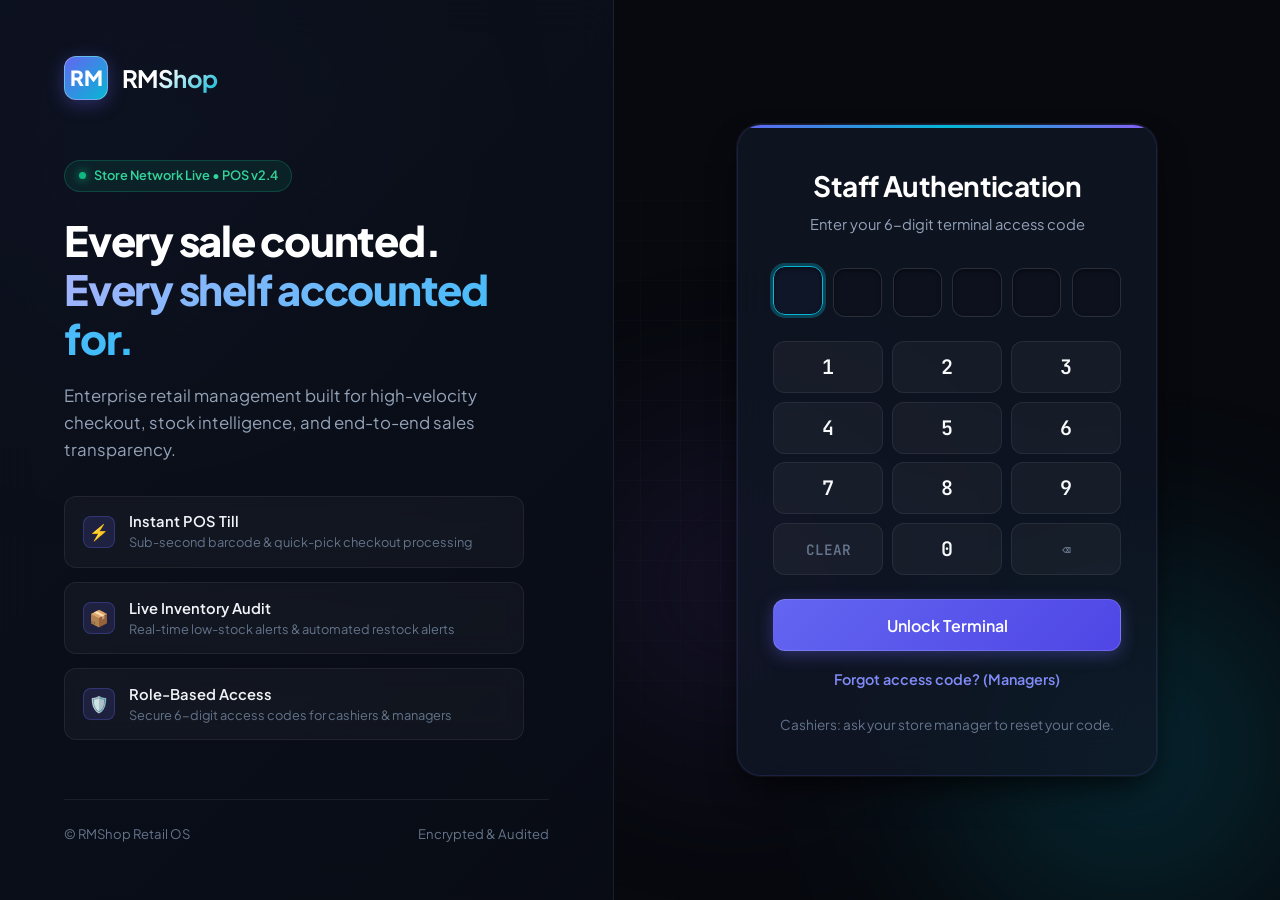
==== commit 84687912: "Add manager access-code reset by email and attempt-aware login errors - Managers can reset a forgott" ====
--- a/frontend/index.html
+++ b/frontend/index.html
@@ -4,6 +4,9 @@
     <meta charset="UTF-8">
     <meta name="viewport" content="width=device-width, initial-scale=1.0">
     <title>RMShop — Intelligent Retail Management & POS</title>
+    <link rel="preconnect" href="https://fonts.googleapis.com">
+    <link rel="preconnect" href="https://fonts.gstatic.com" crossorigin>
+    <link href="https://fonts.googleapis.com/css2?family=JetBrains+Mono:wght@400;600;700&family=Plus+Jakarta+Sans:wght@400;600;700;800&display=swap" rel="stylesheet">
     <link rel="stylesheet" href="css/style.css">
     <link rel="icon" href="data:image/svg+xml,<svg xmlns=%22http://www.w3.org/2000/svg%22 viewBox=%220 0 100 100%22><text y=%22.9em%22 font-size=%2290%22>⚡</text></svg>">
 </head>
@@ -105,12 +108,16 @@
                     </button>
                 </form>
 
-                <p class="footnote">Forgot your code? Ask your store manager to reset it.</p>
+                <div style="text-align:center;">
+                    <a href="forgot-password.html" class="forgot-link" id="forgot-link">Forgot access code? (Managers)</a>
+                </div>
+                <p class="footnote">Cashiers: ask your store manager to reset your code.</p>
             </div>
         </div>
     </div>
 
     <script src="js/config.js"></script>
+    <script src="js/popup.js"></script>
     <script src="js/login.js"></script>
 </body>
 </html>
--- a/frontend/css/style.css
+++ b/frontend/css/style.css
@@ -1,5 +1,3 @@
-@import url('https://fonts.googleapis.com/css2?family=JetBrains+Mono:wght@400;500;600;700&family=Plus+Jakarta+Sans:wght@300;400;500;600;700;800&display=swap');
-
 :root {
     /* Color Palette: Obsidian Slate & Electric Indigo / Cyan Glow */
     --bg-base: #07090e;
@@ -50,6 +48,26 @@
     --shadow-card: 0 10px 30px -10px rgba(0, 0, 0, 0.5), 0 0 1px 1px var(--border-subtle);
     --shadow-glow: 0 0 25px -5px var(--indigo-glow);
     --shadow-cyan-glow: 0 0 25px -5px var(--cyan-glow);
+}
+
+/* Global Top Loading Bar */
+.global-loading-bar {
+    position: fixed;
+    top: 0;
+    left: 0;
+    height: 3px;
+    width: 100%;
+    background: linear-gradient(90deg, var(--indigo-primary), var(--cyan-accent), var(--violet-accent));
+    background-size: 200% 100%;
+    z-index: 9999;
+    animation: loadingBarMove 1.2s ease-in-out infinite;
+    pointer-events: none;
+    transition: opacity 0.3s ease;
+}
+
+@keyframes loadingBarMove {
+    0% { background-position: 100% 0; }
+    100% { background-position: -100% 0; }
 }
 
 /* Base & Reset */
@@ -1680,4 +1698,208 @@
         transition: none !important;
         animation: none !important;
     }
-}+}
+/* ========================================================
+   AUTH FEEDBACK: login attempt popups, forgot-code flow
+======================================================== */
+.popup {
+    text-align: center;
+    max-width: 400px;
+}
+
+.popup-icon {
+    width: 3.4rem;
+    height: 3.4rem;
+    margin: 0 auto 1rem;
+    border-radius: 50%;
+    display: flex;
+    align-items: center;
+    justify-content: center;
+    font-size: 1.6rem;
+    border: 1px solid var(--border-card);
+    background: rgba(99, 102, 241, 0.14);
+}
+
+.popup.severity-warning .popup-icon { background: var(--warning-bg); border-color: var(--warning-border); }
+.popup.severity-danger .popup-icon { background: var(--danger-bg); border-color: var(--danger-border); }
+.popup.severity-success .popup-icon { background: var(--success-bg); border-color: var(--success-border); }
+
+.popup h2 {
+    margin-bottom: 0.6rem;
+}
+
+.popup.severity-warning h2 { color: #fbbf24; }
+.popup.severity-danger h2 { color: #f87171; }
+.popup.severity-success h2 { color: #34d399; }
+
+.popup-message {
+    color: var(--text-secondary);
+    font-size: 0.95rem;
+    line-height: 1.55;
+}
+
+.popup-countdown {
+    font-family: var(--font-mono);
+    font-size: 2rem;
+    font-weight: 700;
+    color: #f87171;
+    margin-top: 1rem;
+}
+
+.popup .modal-actions {
+    justify-content: center;
+}
+
+.attempt-dots {
+    display: flex;
+    justify-content: center;
+    gap: 0.45rem;
+    margin-top: 1.1rem;
+}
+
+.attempt-dot {
+    width: 0.7rem;
+    height: 0.7rem;
+    border-radius: 50%;
+    background: rgba(255, 255, 255, 0.14);
+}
+
+.attempt-dot.used { background: var(--danger); box-shadow: 0 0 8px var(--danger-border); }
+
+.attempt-caption {
+    margin-top: 0.45rem;
+    font-size: 0.8rem;
+    color: var(--text-muted);
+}
+
+.forgot-link {
+    display: inline-block;
+    margin-top: 1.1rem;
+    color: #818cf8;
+    font-weight: 600;
+    font-size: 0.9rem;
+    text-decoration: none;
+}
+
+.forgot-link:hover { color: #ffffff; text-decoration: underline; }
+
+.auth-field {
+    display: block;
+    font-size: 0.86rem;
+    font-weight: 600;
+    color: var(--text-secondary);
+    margin-bottom: 1.1rem;
+    text-align: left;
+}
+
+.text-input {
+    display: block;
+    width: 100%;
+    margin-top: 0.4rem;
+    padding: 0.85rem 1rem;
+    background: var(--bg-input);
+    border: 1.5px solid rgba(255, 255, 255, 0.12);
+    border-radius: var(--radius-md);
+    font-family: var(--font-main);
+    font-size: 1rem;
+    color: #ffffff;
+    transition: all 0.15s ease;
+}
+
+.text-input:focus {
+    outline: none;
+    border-color: var(--cyan-accent);
+    box-shadow: 0 0 0 3px var(--cyan-glow);
+}
+
+.text-input.input-error {
+    border-color: var(--danger);
+    background: rgba(244, 63, 94, 0.08);
+}
+
+.field-error {
+    color: #f87171;
+    font-size: 0.84rem;
+    margin: -0.6rem 0 1rem;
+    text-align: left;
+}
+
+.field-error button {
+    background: none;
+    border: none;
+    color: #818cf8;
+    font: inherit;
+    font-weight: 700;
+    cursor: pointer;
+    text-decoration: underline;
+    padding: 0;
+    margin-left: 0.25rem;
+}
+
+.info-note {
+    color: #6ee7b7;
+    background: var(--success-bg);
+    border: 1px solid var(--success-border);
+    border-radius: var(--radius-sm);
+    padding: 0.65rem 0.9rem;
+    font-size: 0.86rem;
+    margin-bottom: 1.2rem;
+    text-align: left;
+}
+
+.step-indicator {
+    display: flex;
+    justify-content: center;
+    gap: 0.5rem;
+    margin-bottom: 1.5rem;
+}
+
+.step-indicator span {
+    width: 2rem;
+    height: 0.3rem;
+    border-radius: 999px;
+    background: rgba(255, 255, 255, 0.12);
+}
+
+.step-indicator span.done { background: var(--cyan-accent); }
+
+.auth-step[hidden] { display: none; }
+
+.auth-secondary-actions {
+    display: flex;
+    justify-content: space-between;
+    margin-top: 1rem;
+    font-size: 0.86rem;
+}
+
+.auth-secondary-actions button {
+    background: none;
+    border: none;
+    color: #818cf8;
+    font-family: var(--font-main);
+    font-weight: 600;
+    cursor: pointer;
+}
+
+.auth-secondary-actions button:disabled {
+    color: var(--text-muted);
+    cursor: default;
+}
+
+.code-label {
+    display: block;
+    font-size: 0.86rem;
+    font-weight: 600;
+    color: var(--text-secondary);
+    margin-bottom: 0.5rem;
+    text-align: left;
+}
+
+.muted-cell { color: var(--text-muted); font-style: italic; }
+
+/* display:flex above would otherwise override the hidden attribute */
+.error-message[hidden],
+.field-error[hidden],
+.modal-error[hidden] {
+    display: none;
+}
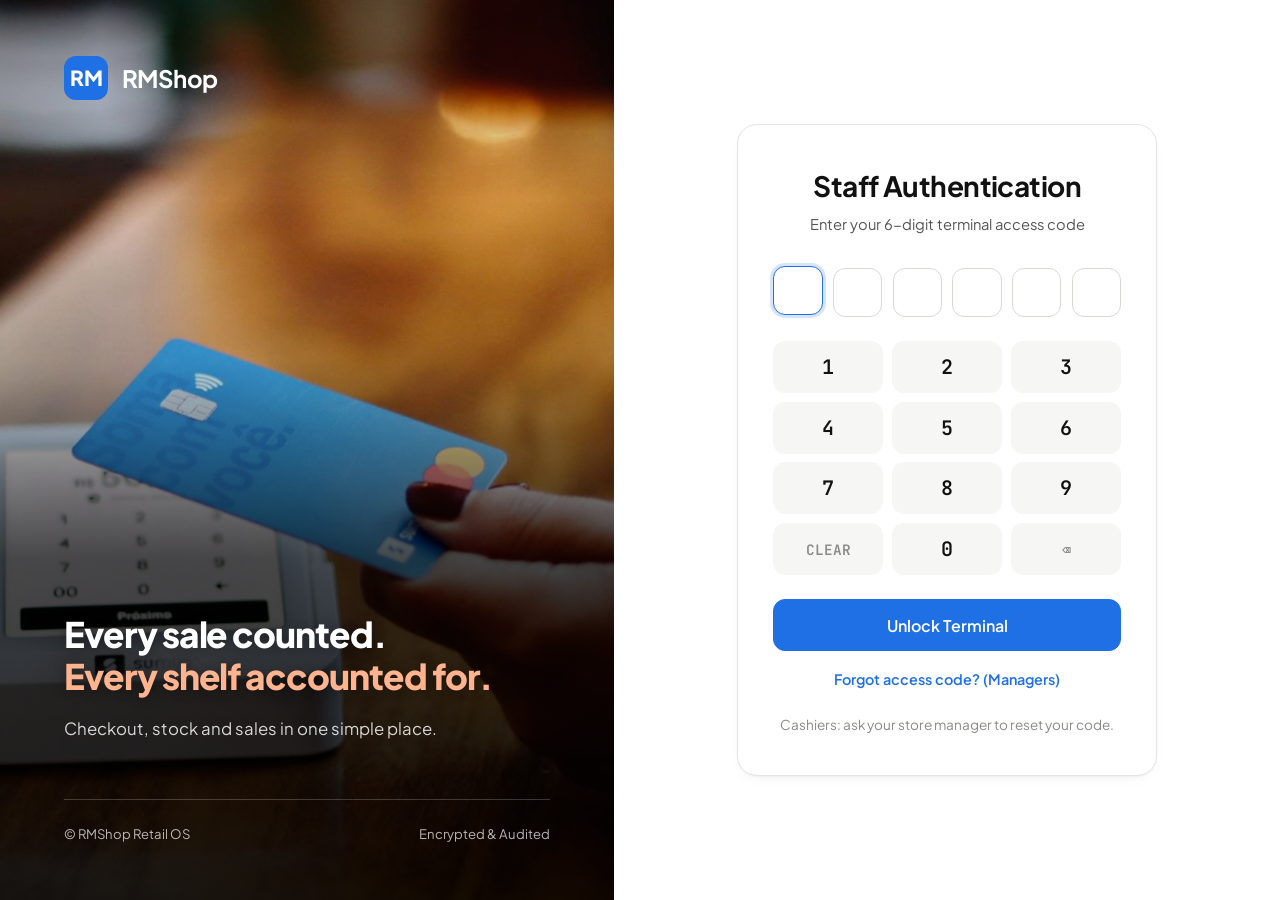
==== commit 48c46ee4: "Redesign: white minimalist theme with blue/orange palette and checkout photos - Light palette taken " ====
--- a/frontend/index.html
+++ b/frontend/index.html
@@ -11,53 +11,17 @@
     <link rel="icon" href="data:image/svg+xml,<svg xmlns=%22http://www.w3.org/2000/svg%22 viewBox=%220 0 100 100%22><text y=%22.9em%22 font-size=%2290%22>⚡</text></svg>">
 </head>
 <body>
-    <!-- Animated Ambient Glow Canvas -->
-    <div class="ambient-bg" aria-hidden="true">
-        <div class="ambient-orb ambient-orb-1"></div>
-        <div class="ambient-orb ambient-orb-2"></div>
-        <div class="ambient-orb ambient-orb-3"></div>
-        <div class="grid-overlay"></div>
-    </div>
-
     <div class="login-wrapper">
-        <!-- Left Brand & Vision Panel -->
-        <div class="brand-panel">
+        <!-- Left photo panel -->
+        <div class="brand-panel photo-panel photo-card-tap" role="img" aria-label="A customer paying by tapping a card on a card terminal">
             <div class="brand-header">
                 <div class="brand-logo-icon">RM</div>
                 <div class="brand-logo-text">RMShop</div>
             </div>
 
             <div class="brand-hero">
-                <div class="status-ticker-badge">
-                    <span class="pulse-dot"></span>
-                    <span>Store Network Live • POS v2.4</span>
-                </div>
                 <h1>Every sale counted.<br><span class="gradient-text">Every shelf accounted for.</span></h1>
-                <p>Enterprise retail management built for high-velocity checkout, stock intelligence, and end-to-end sales transparency.</p>
-
-                <div class="brand-feature-list">
-                    <div class="brand-feature-item">
-                        <div class="brand-feature-icon">⚡</div>
-                        <div class="brand-feature-text">
-                            <h4>Instant POS Till</h4>
-                            <p>Sub-second barcode & quick-pick checkout processing</p>
-                        </div>
-                    </div>
-                    <div class="brand-feature-item">
-                        <div class="brand-feature-icon">📦</div>
-                        <div class="brand-feature-text">
-                            <h4>Live Inventory Audit</h4>
-                            <p>Real-time low-stock alerts & automated restock alerts</p>
-                        </div>
-                    </div>
-                    <div class="brand-feature-item">
-                        <div class="brand-feature-icon">🛡️</div>
-                        <div class="brand-feature-text">
-                            <h4>Role-Based Access</h4>
-                            <p>Secure 6-digit access codes for cashiers & managers</p>
-                        </div>
-                    </div>
-                </div>
+                <p>Checkout, stock and sales in one simple place.</p>
             </div>
 
             <div class="brand-footer">
--- a/frontend/css/style.css
+++ b/frontend/css/style.css
@@ -1,53 +1,55 @@
 :root {
-    /* Color Palette: Obsidian Slate & Electric Indigo / Cyan Glow */
-    --bg-base: #07090e;
-    --bg-surface: #0d121f;
-    --bg-card: rgba(17, 24, 39, 0.72);
-    --bg-card-hover: rgba(24, 33, 53, 0.85);
-    --bg-input: rgba(13, 18, 31, 0.8);
-    --bg-glass: rgba(15, 23, 42, 0.65);
+    /* Palette: white page, ink text, card blue as primary, card orange as accent */
+    --bg-base: #ffffff;
+    --bg-surface: #f6f6f4;
+    --bg-card: #ffffff;
+    --bg-card-hover: #fafafa;
+    --bg-input: #ffffff;
+    --bg-glass: #ffffff;
 
     /* Borders & Dividers */
-    --border-subtle: rgba(255, 255, 255, 0.07);
-    --border-card: rgba(99, 102, 241, 0.16);
-    --border-hover: rgba(99, 102, 241, 0.45);
-    --border-cyan: rgba(6, 182, 212, 0.4);
-
-    /* Brand Accents */
-    --indigo-primary: #6366f1;
-    --indigo-glow: rgba(99, 102, 241, 0.35);
-    --indigo-hover: #4f46e5;
-    --cyan-accent: #06b6d4;
-    --cyan-glow: rgba(6, 182, 212, 0.3);
-    --violet-accent: #8b5cf6;
-    --violet-glow: rgba(139, 92, 246, 0.3);
+    --border-subtle: #ebebe8;
+    --border-card: #e4e4e0;
+    --border-hover: #1f6fe5;
+    --border-cyan: rgba(232, 112, 58, 0.45);
+
+    /* Brand colors (variable names kept so existing markup keeps working):
+       indigo = primary blue, cyan = orange accent, violet = ink */
+    --indigo-primary: #1f6fe5;
+    --indigo-glow: rgba(31, 111, 229, 0.18);
+    --indigo-hover: #1759bf;
+    --cyan-accent: #c2511c;
+    --cyan-glow: rgba(232, 112, 58, 0.2);
+    --violet-accent: #111111;
+    --violet-glow: rgba(17, 17, 17, 0.12);
+    --orange: #e8703a;
 
     /* Semantic Feedback */
-    --success: #10b981;
-    --success-bg: rgba(16, 185, 129, 0.12);
-    --success-border: rgba(16, 185, 129, 0.3);
-    --warning: #f59e0b;
-    --warning-bg: rgba(245, 158, 11, 0.12);
-    --warning-border: rgba(245, 158, 11, 0.3);
-    --danger: #f43f5e;
-    --danger-bg: rgba(244, 63, 94, 0.12);
-    --danger-border: rgba(244, 63, 94, 0.3);
+    --success: #1b8a4b;
+    --success-bg: #eaf6ef;
+    --success-border: #b9e2c9;
+    --warning: #a86a00;
+    --warning-bg: #fdf5e6;
+    --warning-border: #f1d9a6;
+    --danger: #d32f2f;
+    --danger-bg: #fdeeee;
+    --danger-border: #f5c2c2;
 
     /* Typography */
-    --text-primary: #f8fafc;
-    --text-secondary: #94a3b8;
-    --text-muted: #64748b;
+    --text-primary: #111111;
+    --text-secondary: #555555;
+    --text-muted: #8a8a86;
     --font-main: 'Plus Jakarta Sans', -apple-system, BlinkMacSystemFont, "Segoe UI", Roboto, sans-serif;
     --font-mono: 'JetBrains Mono', monospace;
 
     /* Shadows & Radii */
     --radius-sm: 8px;
     --radius-md: 12px;
-    --radius-lg: 18px;
-    --radius-xl: 24px;
-    --shadow-card: 0 10px 30px -10px rgba(0, 0, 0, 0.5), 0 0 1px 1px var(--border-subtle);
-    --shadow-glow: 0 0 25px -5px var(--indigo-glow);
-    --shadow-cyan-glow: 0 0 25px -5px var(--cyan-glow);
+    --radius-lg: 16px;
+    --radius-xl: 20px;
+    --shadow-card: 0 1px 2px rgba(17, 17, 17, 0.04), 0 6px 20px -12px rgba(17, 17, 17, 0.12);
+    --shadow-glow: none;
+    --shadow-cyan-glow: none;
 }
 
 /* Global Top Loading Bar */
@@ -111,7 +113,7 @@
 .ambient-orb-1 {
     width: 600px;
     height: 600px;
-    background: radial-gradient(circle, #6366f1 0%, rgba(99, 102, 241, 0) 70%);
+    background: radial-gradient(circle, #6366f1 0%, rgba(31, 111, 229, 0) 70%);
     top: -150px;
     left: -150px;
 }
@@ -119,7 +121,7 @@
 .ambient-orb-2 {
     width: 500px;
     height: 500px;
-    background: radial-gradient(circle, #06b6d4 0%, rgba(6, 182, 212, 0) 70%);
+    background: radial-gradient(circle, #06b6d4 0%, rgba(232, 112, 58, 0) 70%);
     bottom: -100px;
     right: -100px;
     animation-duration: 22s;
@@ -129,7 +131,7 @@
 .ambient-orb-3 {
     width: 450px;
     height: 450px;
-    background: radial-gradient(circle, #8b5cf6 0%, rgba(139, 92, 246, 0) 70%);
+    background: radial-gradient(circle, #8b5cf6 0%, rgba(17, 17, 17, 0) 70%);
     top: 40%;
     right: 25%;
     animation-duration: 25s;
@@ -142,8 +144,8 @@
     inset: 0;
     background-size: 40px 40px;
     background-image: 
-        linear-gradient(to right, rgba(255, 255, 255, 0.02) 1px, transparent 1px),
-        linear-gradient(to bottom, rgba(255, 255, 255, 0.02) 1px, transparent 1px);
+        linear-gradient(to right, rgba(17, 17, 17, 0.02) 1px, transparent 1px),
+        linear-gradient(to bottom, rgba(17, 17, 17, 0.02) 1px, transparent 1px);
     mask-image: radial-gradient(ellipse at center, rgba(0, 0, 0, 1) 0%, rgba(0, 0, 0, 0) 80%);
 }
 
@@ -172,7 +174,7 @@
     padding: 3.5rem 4rem;
     position: relative;
     border-right: 1px solid var(--border-subtle);
-    background: linear-gradient(135deg, rgba(13, 18, 31, 0.85) 0%, rgba(9, 13, 22, 0.95) 100%);
+    background: linear-gradient(135deg, #ffffff 0%, #ffffff 100%);
     backdrop-filter: blur(20px);
 }
 
@@ -190,11 +192,11 @@
     display: flex;
     align-items: center;
     justify-content: center;
-    color: #ffffff;
+    color: var(--text-primary);
     font-weight: 800;
     font-size: 1.3rem;
     box-shadow: 0 4px 18px var(--indigo-glow);
-    border: 1px solid rgba(255, 255, 255, 0.3);
+    border: 1px solid rgba(17, 17, 17, 0.3);
 }
 
 .brand-logo-text {
@@ -221,7 +223,7 @@
     border-radius: 9999px;
     font-size: 0.8rem;
     font-weight: 600;
-    color: #34d399;
+    color: var(--success);
     margin-bottom: 1.5rem;
 }
 
@@ -245,12 +247,12 @@
     font-weight: 800;
     line-height: 1.18;
     letter-spacing: -0.03em;
-    color: #ffffff;
+    color: var(--text-primary);
     margin-bottom: 1.25rem;
 }
 
 .brand-hero h1 span.gradient-text {
-    background: linear-gradient(135deg, #a5b4fc 0%, #38bdf8 100%);
+    background: linear-gradient(135deg, var(--indigo-primary) 0%, var(--indigo-primary) 100%);
     -webkit-background-clip: text;
     -webkit-text-fill-color: transparent;
 }
@@ -274,7 +276,7 @@
     align-items: center;
     gap: 0.9rem;
     padding: 0.85rem 1.1rem;
-    background: rgba(255, 255, 255, 0.03);
+    background: rgba(17, 17, 17, 0.03);
     border: 1px solid var(--border-subtle);
     border-radius: var(--radius-md);
     backdrop-filter: blur(10px);
@@ -290,18 +292,18 @@
     width: 32px;
     height: 32px;
     border-radius: var(--radius-sm);
-    background: rgba(99, 102, 241, 0.15);
-    border: 1px solid rgba(99, 102, 241, 0.3);
+    background: rgba(31, 111, 229, 0.15);
+    border: 1px solid rgba(31, 111, 229, 0.3);
     display: flex;
     align-items: center;
     justify-content: center;
-    color: #818cf8;
+    color: var(--indigo-primary);
 }
 
 .brand-feature-text h4 {
     font-size: 0.92rem;
     font-weight: 600;
-    color: #f1f5f9;
+    color: var(--text-primary);
 }
 
 .brand-feature-text p {
@@ -337,7 +339,7 @@
     border: 1px solid var(--border-card);
     border-radius: var(--radius-xl);
     padding: 2.5rem 2.2rem;
-    box-shadow: var(--shadow-card), 0 20px 40px -15px rgba(0, 0, 0, 0.7);
+    box-shadow: var(--shadow-card), 0 20px 40px -15px rgba(17, 17, 17, 0.08);
     backdrop-filter: blur(24px);
     position: relative;
     overflow: hidden;
@@ -363,7 +365,7 @@
     font-size: 1.75rem;
     font-weight: 700;
     letter-spacing: -0.02em;
-    color: #ffffff;
+    color: var(--text-primary);
     margin-bottom: 0.4rem;
 }
 
@@ -389,19 +391,19 @@
     font-size: 1.6rem;
     font-weight: 700;
     background: var(--bg-input);
-    border: 1.5px solid rgba(255, 255, 255, 0.12);
+    border: 1.5px solid rgba(17, 17, 17, 0.12);
     border-radius: var(--radius-md);
-    color: #ffffff;
+    color: var(--text-primary);
     caret-color: var(--cyan-accent);
     transition: all 0.2s ease;
-    box-shadow: inset 0 2px 4px rgba(0, 0, 0, 0.4);
+    box-shadow: inset 0 2px 4px rgba(17, 17, 17, 0.08);
 }
 
 .code-digit:focus {
     outline: none;
     border-color: var(--cyan-accent);
-    background: rgba(15, 23, 42, 0.95);
-    box-shadow: 0 0 0 3px var(--cyan-glow), inset 0 2px 4px rgba(0, 0, 0, 0.4);
+    background: #ffffff;
+    box-shadow: 0 0 0 3px var(--cyan-glow), inset 0 2px 4px rgba(17, 17, 17, 0.08);
     transform: translateY(-2px);
 }
 
@@ -430,7 +432,7 @@
 }
 
 .numpad-key {
-    background: rgba(255, 255, 255, 0.04);
+    background: rgba(17, 17, 17, 0.04);
     border: 1px solid var(--border-subtle);
     border-radius: var(--radius-md);
     color: var(--text-primary);
@@ -447,9 +449,9 @@
 }
 
 .numpad-key:hover {
-    background: rgba(99, 102, 241, 0.16);
+    background: rgba(31, 111, 229, 0.16);
     border-color: var(--indigo-primary);
-    color: #ffffff;
+    color: var(--text-primary);
     transform: translateY(-1px);
 }
 
@@ -473,9 +475,9 @@
 .btn-primary {
     width: 100%;
     padding: 0.9rem 1.4rem;
-    background: linear-gradient(135deg, var(--indigo-primary) 0%, #4f46e5 100%);
-    color: #ffffff;
-    border: 1px solid rgba(255, 255, 255, 0.15);
+    background: linear-gradient(135deg, var(--indigo-primary) 0%, var(--indigo-hover) 100%);
+    color: var(--text-primary);
+    border: 1px solid rgba(17, 17, 17, 0.15);
     border-radius: var(--radius-md);
     font-family: var(--font-main);
     font-size: 1rem;
@@ -496,7 +498,7 @@
     content: '';
     position: absolute;
     inset: 0;
-    background: linear-gradient(rgba(255, 255, 255, 0.15), transparent);
+    background: linear-gradient(rgba(17, 17, 17, 0.15), transparent);
     opacity: 0;
     transition: opacity 0.2s ease;
 }
@@ -504,7 +506,7 @@
 .btn-primary:hover:not(:disabled) {
     transform: translateY(-1.5px);
     box-shadow: 0 8px 24px var(--indigo-glow);
-    background: linear-gradient(135deg, #4f46e5 0%, #4338ca 100%);
+    background: linear-gradient(135deg, var(--indigo-hover) 0%, var(--indigo-hover) 100%);
 }
 
 .btn-primary:hover:not(:disabled)::before {
@@ -524,7 +526,7 @@
 
 .btn-secondary {
     padding: 0.75rem 1.25rem;
-    background: rgba(255, 255, 255, 0.05);
+    background: rgba(17, 17, 17, 0.05);
     border: 1px solid var(--border-subtle);
     border-radius: var(--radius-md);
     font-family: var(--font-main);
@@ -540,17 +542,17 @@
 }
 
 .btn-secondary:hover {
-    background: rgba(255, 255, 255, 0.09);
-    border-color: rgba(255, 255, 255, 0.2);
-    color: #ffffff;
+    background: rgba(17, 17, 17, 0.09);
+    border-color: rgba(17, 17, 17, 0.2);
+    color: var(--text-primary);
     transform: translateY(-1px);
 }
 
 .btn-spinner {
     width: 20px;
     height: 20px;
-    border: 2.5px solid rgba(255, 255, 255, 0.25);
-    border-top-color: #ffffff;
+    border: 2.5px solid rgba(17, 17, 17, 0.25);
+    border-top-color: var(--text-primary);
     border-radius: 50%;
     animation: spinLoader 0.7s linear infinite;
 }
@@ -595,7 +597,7 @@
     display: flex;
     align-items: center;
     justify-content: space-between;
-    background: rgba(13, 18, 31, 0.85);
+    background: #ffffff;
     backdrop-filter: blur(20px);
     -webkit-backdrop-filter: blur(20px);
     border-bottom: 1px solid var(--border-subtle);
@@ -625,9 +627,9 @@
     letter-spacing: 0.05em;
     padding: 0.2rem 0.5rem;
     border-radius: 9999px;
-    background: rgba(99, 102, 241, 0.15);
-    border: 1px solid rgba(99, 102, 241, 0.3);
-    color: #a5b4fc;
+    background: rgba(31, 111, 229, 0.15);
+    border: 1px solid rgba(31, 111, 229, 0.3);
+    color: var(--indigo-primary);
 }
 
 /* Topbar Center: Store Clock & Status */
@@ -642,7 +644,7 @@
     align-items: center;
     gap: 0.5rem;
     padding: 0.35rem 0.85rem;
-    background: rgba(255, 255, 255, 0.03);
+    background: rgba(17, 17, 17, 0.03);
     border: 1px solid var(--border-subtle);
     border-radius: 9999px;
     font-family: var(--font-mono);
@@ -670,7 +672,7 @@
     align-items: center;
     gap: 0.65rem;
     padding: 0.35rem 0.85rem 0.35rem 0.45rem;
-    background: rgba(255, 255, 255, 0.04);
+    background: rgba(17, 17, 17, 0.04);
     border: 1px solid var(--border-subtle);
     border-radius: 9999px;
     font-size: 0.88rem;
@@ -687,7 +689,7 @@
     justify-content: center;
     font-weight: 700;
     font-size: 0.75rem;
-    color: #ffffff;
+    color: var(--text-primary);
 }
 
 .logout-link {
@@ -735,7 +737,7 @@
     font-size: 2.2rem;
     font-weight: 800;
     letter-spacing: -0.03em;
-    color: #ffffff;
+    color: var(--text-primary);
     margin-bottom: 0.3rem;
 }
 
@@ -823,21 +825,21 @@
 }
 
 .icon-revenue {
-    background: rgba(99, 102, 241, 0.15);
-    color: #818cf8;
-    border: 1px solid rgba(99, 102, 241, 0.3);
+    background: rgba(31, 111, 229, 0.15);
+    color: var(--indigo-primary);
+    border: 1px solid rgba(31, 111, 229, 0.3);
 }
 
 .icon-stock {
     background: rgba(245, 158, 11, 0.15);
-    color: #fbbf24;
+    color: var(--warning);
     border: 1px solid rgba(245, 158, 11, 0.3);
 }
 
 .icon-performer {
-    background: rgba(6, 182, 212, 0.15);
-    color: #38bdf8;
-    border: 1px solid rgba(6, 182, 212, 0.3);
+    background: rgba(232, 112, 58, 0.15);
+    color: var(--indigo-primary);
+    border: 1px solid rgba(232, 112, 58, 0.3);
 }
 
 .summary-value {
@@ -845,7 +847,7 @@
     font-size: 2.25rem;
     font-weight: 700;
     letter-spacing: -0.02em;
-    color: #ffffff;
+    color: var(--text-primary);
     margin: 0 0 0.5rem;
     line-height: 1.15;
 }
@@ -905,7 +907,7 @@
 .section-heading-row h2 {
     font-size: 1.25rem;
     font-weight: 700;
-    color: #ffffff;
+    color: var(--text-primary);
 }
 
 .nav-grid {
@@ -936,7 +938,7 @@
     position: absolute;
     inset: 0;
     border-radius: var(--radius-lg);
-    background: radial-gradient(400px circle at var(--mouse-x, 50%) var(--mouse-y, 50%), rgba(99, 102, 241, 0.12), transparent 40%);
+    background: radial-gradient(400px circle at var(--mouse-x, 50%) var(--mouse-y, 50%), rgba(31, 111, 229, 0.12), transparent 40%);
     opacity: 0;
     transition: opacity 0.3s ease;
     pointer-events: none;
@@ -963,27 +965,27 @@
     width: 48px;
     height: 48px;
     border-radius: var(--radius-md);
-    background: rgba(99, 102, 241, 0.12);
-    border: 1px solid rgba(99, 102, 241, 0.25);
+    background: rgba(31, 111, 229, 0.12);
+    border: 1px solid rgba(31, 111, 229, 0.25);
     display: flex;
     align-items: center;
     justify-content: center;
-    color: #a5b4fc;
+    color: var(--indigo-primary);
     font-size: 1.4rem;
     transition: transform 0.2s ease, background 0.2s ease;
 }
 
 .nav-card:hover .nav-card-icon-box {
     transform: scale(1.08);
-    background: rgba(99, 102, 241, 0.22);
-    color: #ffffff;
+    background: rgba(31, 111, 229, 0.22);
+    color: var(--text-primary);
 }
 
 .nav-arrow-badge {
     width: 32px;
     height: 32px;
     border-radius: 50%;
-    background: rgba(255, 255, 255, 0.05);
+    background: rgba(17, 17, 17, 0.05);
     display: flex;
     align-items: center;
     justify-content: center;
@@ -994,7 +996,7 @@
 
 .nav-card:hover .nav-arrow-badge {
     background: var(--indigo-primary);
-    color: #ffffff;
+    color: var(--text-primary);
     transform: translateX(3px);
 }
 
@@ -1002,7 +1004,7 @@
     margin: 0 0 0.5rem;
     font-size: 1.25rem;
     font-weight: 700;
-    color: #ffffff;
+    color: var(--text-primary);
 }
 
 .nav-card p {
@@ -1033,15 +1035,15 @@
     font-weight: 600;
     padding: 0.4rem 0.85rem;
     border-radius: var(--radius-sm);
-    background: rgba(255, 255, 255, 0.04);
+    background: rgba(17, 17, 17, 0.04);
     border: 1px solid var(--border-subtle);
     transition: all 0.15s ease;
 }
 
 .back-link:hover {
-    color: #ffffff;
+    color: var(--text-primary);
     border-color: var(--border-hover);
-    background: rgba(99, 102, 241, 0.1);
+    background: rgba(31, 111, 229, 0.1);
 }
 
 .page-header .page-title {
@@ -1050,7 +1052,7 @@
     font-size: 1.9rem;
     font-weight: 800;
     letter-spacing: -0.02em;
-    color: #ffffff;
+    color: var(--text-primary);
 }
 
 .btn-inline {
@@ -1081,7 +1083,7 @@
 }
 
 .data-table th {
-    background: rgba(13, 18, 31, 0.6);
+    background: #ffffff;
     color: var(--text-secondary);
     font-weight: 700;
     font-size: 0.78rem;
@@ -1095,7 +1097,7 @@
 }
 
 .data-table tbody tr:hover {
-    background: rgba(255, 255, 255, 0.03);
+    background: rgba(17, 17, 17, 0.03);
 }
 
 .data-table tbody tr:not(:last-child) td {
@@ -1103,7 +1105,7 @@
 }
 
 .data-table td {
-    color: #e2e8f0;
+    color: var(--text-primary);
 }
 
 .actions-cell {
@@ -1113,7 +1115,7 @@
 .btn-link {
     background: none;
     border: 1px solid transparent;
-    color: #818cf8;
+    color: var(--indigo-primary);
     font-family: var(--font-main);
     font-weight: 600;
     font-size: 0.86rem;
@@ -1125,9 +1127,9 @@
 }
 
 .btn-link:hover {
-    color: #ffffff;
-    background: rgba(99, 102, 241, 0.15);
-    border-color: rgba(99, 102, 241, 0.3);
+    color: var(--text-primary);
+    background: rgba(31, 111, 229, 0.15);
+    border-color: rgba(31, 111, 229, 0.3);
     text-decoration: none;
 }
 
@@ -1153,19 +1155,19 @@
 
 .badge-ok {
     background: var(--success-bg);
-    color: #34d399;
+    color: var(--success);
     border: 1px solid var(--success-border);
 }
 
 .badge-low {
     background: var(--warning-bg);
-    color: #fbbf24;
+    color: var(--warning);
     border: 1px solid var(--warning-border);
 }
 
 .badge-critical {
     background: var(--danger-bg);
-    color: #f87171;
+    color: var(--danger);
     border: 1px solid var(--danger-border);
 }
 
@@ -1175,7 +1177,7 @@
 .modal-backdrop {
     position: fixed;
     inset: 0;
-    background: rgba(5, 7, 12, 0.75);
+    background: rgba(17, 17, 17, 0.35);
     backdrop-filter: blur(12px);
     -webkit-backdrop-filter: blur(12px);
     display: flex;
@@ -1196,13 +1198,13 @@
 }
 
 .modal {
-    background: #0f172a;
+    background: #ffffff;
     border: 1px solid var(--border-card);
     border-radius: var(--radius-xl);
     padding: 2.2rem;
     width: 100%;
     max-width: 440px;
-    box-shadow: var(--shadow-card), 0 25px 50px -12px rgba(0, 0, 0, 0.8);
+    box-shadow: var(--shadow-card), 0 25px 50px -12px rgba(17, 17, 17, 0.08);
     position: relative;
     animation: popInModal 0.25s cubic-bezier(0.16, 1, 0.3, 1);
 }
@@ -1216,7 +1218,7 @@
     margin: 0 0 1.5rem;
     font-size: 1.35rem;
     font-weight: 700;
-    color: #ffffff;
+    color: var(--text-primary);
 }
 
 .modal label {
@@ -1237,7 +1239,7 @@
     border-radius: var(--radius-md);
     font-family: var(--font-main);
     font-size: 0.95rem;
-    color: #ffffff;
+    color: var(--text-primary);
     transition: all 0.15s ease;
 }
 
@@ -1245,7 +1247,7 @@
     outline: none;
     border-color: var(--indigo-primary);
     box-shadow: 0 0 0 3px var(--indigo-glow);
-    background: rgba(15, 23, 42, 0.95);
+    background: #ffffff;
 }
 
 .modal-error {
@@ -1292,7 +1294,7 @@
     border-radius: var(--radius-lg);
     font-family: var(--font-main);
     font-size: 1rem;
-    color: #ffffff;
+    color: var(--text-primary);
     margin-bottom: 1.5rem;
     box-shadow: var(--shadow-card);
     backdrop-filter: blur(16px);
@@ -1350,7 +1352,7 @@
 .product-card-name {
     font-weight: 700;
     font-size: 0.95rem;
-    color: #ffffff;
+    color: var(--text-primary);
     line-height: 1.3;
 }
 
@@ -1382,7 +1384,7 @@
     margin: 0 0 1.25rem;
     font-size: 1.25rem;
     font-weight: 700;
-    color: #ffffff;
+    color: var(--text-primary);
     display: flex;
     align-items: center;
     justify-content: space-between;
@@ -1404,7 +1406,7 @@
     justify-content: space-between;
     font-size: 0.9rem;
     gap: 0.6rem;
-    background: rgba(255, 255, 255, 0.03);
+    background: rgba(17, 17, 17, 0.03);
     border: 1px solid var(--border-subtle);
     border-radius: var(--radius-md);
     padding: 0.6rem 0.85rem;
@@ -1413,7 +1415,7 @@
 .cart-row-name {
     flex: 1;
     font-weight: 600;
-    color: #ffffff;
+    color: var(--text-primary);
 }
 
 .cart-row-qty {
@@ -1427,8 +1429,8 @@
     height: 26px;
     border-radius: var(--radius-sm);
     border: 1px solid var(--border-subtle);
-    background: rgba(255, 255, 255, 0.08);
-    color: #ffffff;
+    background: rgba(17, 17, 17, 0.08);
+    color: var(--text-primary);
     cursor: pointer;
     font-size: 0.95rem;
     display: flex;
@@ -1466,7 +1468,7 @@
     border-top: 1px solid var(--border-subtle);
     padding-top: 1.1rem;
     margin: 1rem 0 1.25rem;
-    color: #ffffff;
+    color: var(--text-primary);
 }
 
 .cart-total span:last-child {
@@ -1505,10 +1507,14 @@
 .attendance-row {
     font-size: 0.88rem;
     padding: 0.65rem 0.85rem;
-    background: rgba(255, 255, 255, 0.03);
+    background: rgba(17, 17, 17, 0.03);
     border: 1px solid var(--border-subtle);
     border-radius: var(--radius-sm);
     color: var(--text-secondary);
+    display: flex;
+    align-items: center;
+    justify-content: space-between;
+    gap: 0.75rem;
 }
 
 .report-section {
@@ -1548,7 +1554,7 @@
     border-radius: var(--radius-sm);
     font-family: var(--font-main);
     font-size: 0.9rem;
-    color: #ffffff;
+    color: var(--text-primary);
 }
 
 .filter-bar input:focus {
@@ -1567,7 +1573,7 @@
 .section-title {
     font-size: 1.25rem;
     font-weight: 700;
-    color: #ffffff;
+    color: var(--text-primary);
     margin: 0 0 1.25rem;
 }
 
@@ -1604,7 +1610,7 @@
     border-radius: var(--radius-md);
     font-family: var(--font-main);
     font-size: 0.92rem;
-    color: #ffffff;
+    color: var(--text-primary);
     flex: 1;
     min-width: 160px;
 }
@@ -1681,16 +1687,16 @@
 }
 
 ::-webkit-scrollbar-track {
-    background: rgba(13, 18, 31, 0.5);
+    background: #ffffff;
 }
 
 ::-webkit-scrollbar-thumb {
-    background: rgba(99, 102, 241, 0.3);
+    background: rgba(31, 111, 229, 0.3);
     border-radius: 9999px;
 }
 
 ::-webkit-scrollbar-thumb:hover {
-    background: rgba(99, 102, 241, 0.6);
+    background: rgba(31, 111, 229, 0.6);
 }
 
 @media (prefers-reduced-motion: reduce) {
@@ -1717,7 +1723,7 @@
     justify-content: center;
     font-size: 1.6rem;
     border: 1px solid var(--border-card);
-    background: rgba(99, 102, 241, 0.14);
+    background: rgba(31, 111, 229, 0.14);
 }
 
 .popup.severity-warning .popup-icon { background: var(--warning-bg); border-color: var(--warning-border); }
@@ -1728,9 +1734,9 @@
     margin-bottom: 0.6rem;
 }
 
-.popup.severity-warning h2 { color: #fbbf24; }
-.popup.severity-danger h2 { color: #f87171; }
-.popup.severity-success h2 { color: #34d399; }
+.popup.severity-warning h2 { color: var(--warning); }
+.popup.severity-danger h2 { color: var(--danger); }
+.popup.severity-success h2 { color: var(--success); }
 
 .popup-message {
     color: var(--text-secondary);
@@ -1742,7 +1748,7 @@
     font-family: var(--font-mono);
     font-size: 2rem;
     font-weight: 700;
-    color: #f87171;
+    color: var(--danger);
     margin-top: 1rem;
 }
 
@@ -1761,7 +1767,7 @@
     width: 0.7rem;
     height: 0.7rem;
     border-radius: 50%;
-    background: rgba(255, 255, 255, 0.14);
+    background: rgba(17, 17, 17, 0.14);
 }
 
 .attempt-dot.used { background: var(--danger); box-shadow: 0 0 8px var(--danger-border); }
@@ -1775,13 +1781,13 @@
 .forgot-link {
     display: inline-block;
     margin-top: 1.1rem;
-    color: #818cf8;
+    color: var(--indigo-primary);
     font-weight: 600;
     font-size: 0.9rem;
     text-decoration: none;
 }
 
-.forgot-link:hover { color: #ffffff; text-decoration: underline; }
+.forgot-link:hover { color: var(--text-primary); text-decoration: underline; }
 
 .auth-field {
     display: block;
@@ -1798,11 +1804,11 @@
     margin-top: 0.4rem;
     padding: 0.85rem 1rem;
     background: var(--bg-input);
-    border: 1.5px solid rgba(255, 255, 255, 0.12);
+    border: 1.5px solid rgba(17, 17, 17, 0.12);
     border-radius: var(--radius-md);
     font-family: var(--font-main);
     font-size: 1rem;
-    color: #ffffff;
+    color: var(--text-primary);
     transition: all 0.15s ease;
 }
 
@@ -1818,7 +1824,7 @@
 }
 
 .field-error {
-    color: #f87171;
+    color: var(--danger);
     font-size: 0.84rem;
     margin: -0.6rem 0 1rem;
     text-align: left;
@@ -1827,7 +1833,7 @@
 .field-error button {
     background: none;
     border: none;
-    color: #818cf8;
+    color: var(--indigo-primary);
     font: inherit;
     font-weight: 700;
     cursor: pointer;
@@ -1837,7 +1843,7 @@
 }
 
 .info-note {
-    color: #6ee7b7;
+    color: var(--success);
     background: var(--success-bg);
     border: 1px solid var(--success-border);
     border-radius: var(--radius-sm);
@@ -1858,7 +1864,7 @@
     width: 2rem;
     height: 0.3rem;
     border-radius: 999px;
-    background: rgba(255, 255, 255, 0.12);
+    background: rgba(17, 17, 17, 0.12);
 }
 
 .step-indicator span.done { background: var(--cyan-accent); }
@@ -1875,7 +1881,7 @@
 .auth-secondary-actions button {
     background: none;
     border: none;
-    color: #818cf8;
+    color: var(--indigo-primary);
     font-family: var(--font-main);
     font-weight: 600;
     cursor: pointer;
@@ -1903,3 +1909,163 @@
 .modal-error[hidden] {
     display: none;
 }
+
+/* ========================================================
+   LIGHT MINIMAL THEME
+   White surfaces, ink text, one blue, one orange accent.
+   No glows, gradients or glass blur.
+======================================================== */
+.ambient-bg { display: none; }
+
+body { background: var(--bg-base); }
+
+/* Flat surfaces: drop the glass blur everywhere */
+.form-content, .summary-card, .nav-card, .data-table-container, .modal,
+.cart-panel, .product-card, .topbar, .brand-panel, .brand-feature-item {
+    backdrop-filter: none;
+    -webkit-backdrop-filter: none;
+}
+.modal-backdrop {
+    backdrop-filter: blur(2px);
+    -webkit-backdrop-filter: blur(2px);
+}
+
+/* Wordmarks: solid ink instead of gradient text */
+.brand-logo-text,
+.topbar-logo,
+.brand-hero h1 span.gradient-text {
+    background: none;
+    -webkit-background-clip: border-box;
+    -webkit-text-fill-color: currentColor;
+    color: var(--text-primary);
+}
+.brand-logo-icon, .user-avatar-circle {
+    background: var(--indigo-primary);
+    color: #ffffff;
+    border: none;
+    box-shadow: none;
+}
+
+/* Top accent lines become a single thin blue rule, or nothing */
+.global-loading-bar { background: var(--indigo-primary); animation: none; }
+.form-content::before, .summary-card::before { display: none; }
+
+/* Buttons: solid blue, white text */
+.btn-primary {
+    background: var(--indigo-primary);
+    color: #ffffff;
+    border: 1px solid var(--indigo-primary);
+    box-shadow: none;
+}
+.btn-primary::before { display: none; }
+a.btn-primary, a.btn-primary:visited, a.btn-primary:hover {
+    color: #ffffff;
+    text-decoration: none;
+}
+.btn-primary:hover:not(:disabled) {
+    background: var(--indigo-hover);
+    border-color: var(--indigo-hover);
+    box-shadow: none;
+    transform: translateY(-1px);
+}
+.btn-nav-pos {
+    background: var(--text-primary);
+    border-color: var(--text-primary);
+    box-shadow: none;
+}
+.btn-nav-pos:hover:not(:disabled) {
+    background: #000000;
+    border-color: #000000;
+    box-shadow: none;
+}
+.btn-spinner {
+    border-color: rgba(255, 255, 255, 0.35);
+    border-top-color: #ffffff;
+}
+.btn-secondary {
+    background: #ffffff;
+    border-color: var(--border-card);
+}
+.btn-secondary:hover {
+    background: var(--bg-surface);
+    color: var(--text-primary);
+}
+
+/* Keypad */
+.numpad-key {
+    background: var(--bg-surface);
+    border-color: transparent;
+}
+.numpad-key:hover {
+    background: #ecebe7;
+    border-color: transparent;
+    color: var(--text-primary);
+}
+.numpad-key:active {
+    background: var(--indigo-primary);
+    color: #ffffff;
+}
+.code-digit {
+    background: #ffffff;
+    border-color: #d9d9d4;
+    box-shadow: none;
+}
+.code-digit:focus {
+    background: #ffffff;
+    border-color: var(--indigo-primary);
+    box-shadow: 0 0 0 3px var(--indigo-glow);
+}
+
+/* Cards */
+.form-content {
+    background: #ffffff;
+    border: 1px solid var(--border-card);
+    box-shadow: var(--shadow-card);
+}
+.nav-card::after { display: none; }
+.topbar {
+    background: rgba(255, 255, 255, 0.94);
+    border-bottom: 1px solid var(--border-subtle);
+}
+
+/* Photo panels on the login and reset pages */
+.brand-panel.photo-panel {
+    background-color: #111111;
+    background-size: cover;
+    background-repeat: no-repeat;
+    border-right: none;
+    color: #ffffff;
+    overflow: hidden;
+}
+.brand-panel.photo-panel::before {
+    content: '';
+    position: absolute;
+    inset: 0;
+    background: linear-gradient(180deg, rgba(0, 0, 0, 0.4) 0%, rgba(0, 0, 0, 0) 22%, rgba(0, 0, 0, 0.15) 40%, rgba(0, 0, 0, 0.7) 62%, rgba(0, 0, 0, 0.88) 100%);
+    pointer-events: none;
+}
+.brand-panel.photo-panel > * { position: relative; }
+.photo-card-tap { background-image: url("../images/card-tap.jpg"); background-position: 58% center; }
+.photo-receipt-printer { background-image: url("../images/receipt-printer.jpg"); background-position: center 40%; }
+
+.photo-panel .brand-logo-text,
+.photo-panel .brand-hero h1,
+.photo-panel .brand-hero h1 span.gradient-text { color: #ffffff; }
+.photo-panel .brand-hero h1 span.gradient-text { color: #ffb48f; }
+.photo-panel .brand-hero p { color: rgba(255, 255, 255, 0.82); }
+.photo-panel .brand-hero { margin-top: auto; margin-bottom: 1.5rem; }
+.photo-panel .brand-hero h1 {
+    font-size: 2.2rem;
+    text-shadow: 0 1px 12px rgba(0, 0, 0, 0.35);
+}
+.photo-panel .brand-footer {
+    color: rgba(255, 255, 255, 0.7);
+    border-top-color: rgba(255, 255, 255, 0.2);
+}
+
+.form-panel { background: #ffffff; }
+
+@media (max-width: 992px) {
+    .brand-panel.photo-panel { min-height: 320px; }
+    .photo-panel .brand-hero p { display: none; }
+}
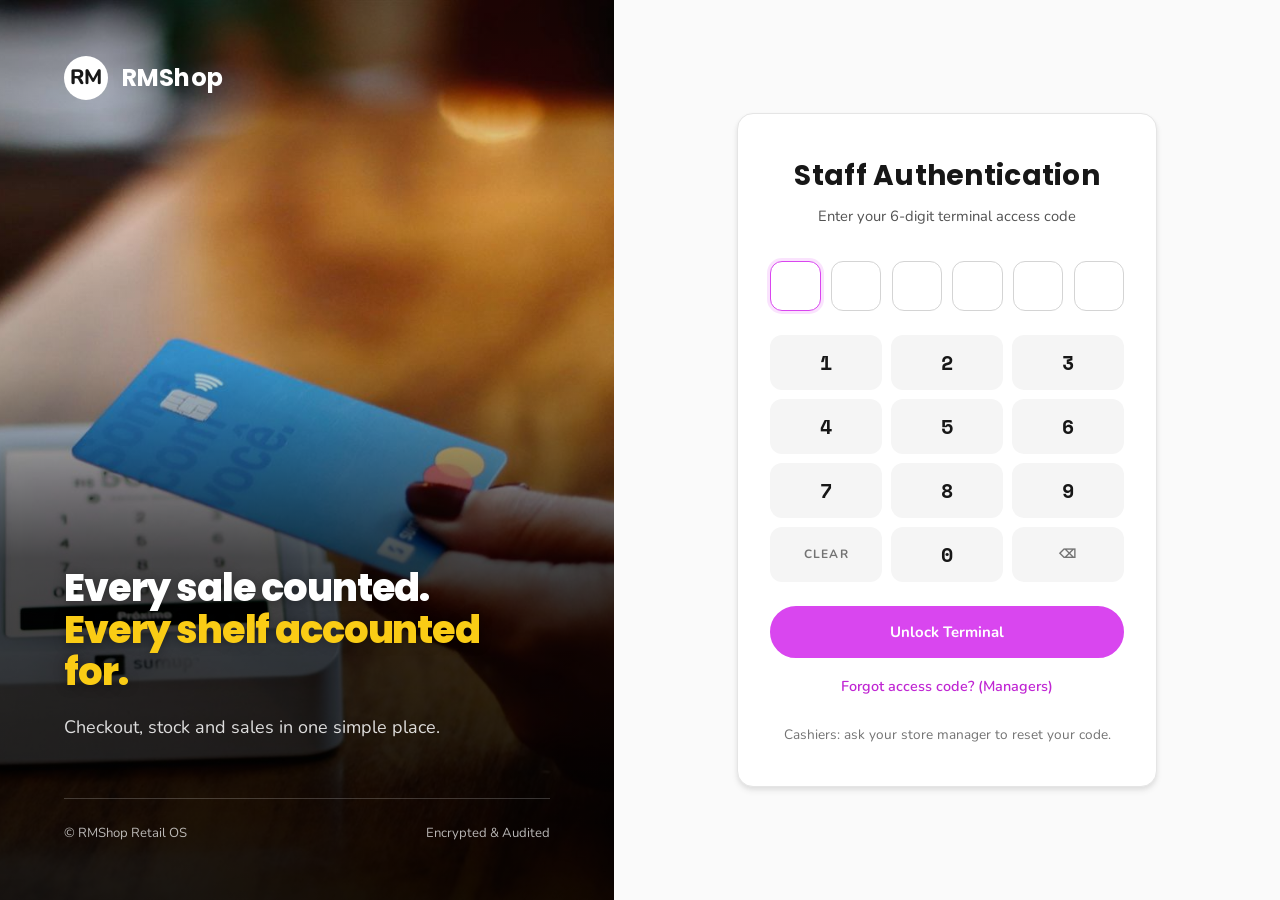
==== commit c1f2c826: "Apply the ShopVibe design system - Palette: fuchsia primary for interactive elements only, cyan and " ====
--- a/frontend/index.html
+++ b/frontend/index.html
@@ -6,7 +6,7 @@
     <title>RMShop — Intelligent Retail Management & POS</title>
     <link rel="preconnect" href="https://fonts.googleapis.com">
     <link rel="preconnect" href="https://fonts.gstatic.com" crossorigin>
-    <link href="https://fonts.googleapis.com/css2?family=JetBrains+Mono:wght@400;600;700&family=Plus+Jakarta+Sans:wght@400;600;700;800&display=swap" rel="stylesheet">
+    <link href="https://fonts.googleapis.com/css2?family=Nunito:wght@400;500;600;700&family=Poppins:wght@600;700;800&family=Space+Mono:wght@400;700&display=swap" rel="stylesheet">
     <link rel="stylesheet" href="css/style.css">
     <link rel="icon" href="data:image/svg+xml,<svg xmlns=%22http://www.w3.org/2000/svg%22 viewBox=%220 0 100 100%22><text y=%22.9em%22 font-size=%2290%22>⚡</text></svg>">
 </head>
--- a/frontend/css/style.css
+++ b/frontend/css/style.css
@@ -1,53 +1,67 @@
 :root {
-    /* Palette: white page, ink text, card blue as primary, card orange as accent */
-    --bg-base: #ffffff;
-    --bg-surface: #f6f6f4;
+    /* ShopVibe palette. Variable names are kept so existing markup keeps working:
+       indigo = primary fuchsia (interactive only), cyan = secondary cyan,
+       violet = ink. */
+    --bg-base: #fafafa;
+    --bg-surface: #f5f5f5;
     --bg-card: #ffffff;
-    --bg-card-hover: #fafafa;
+    --bg-card-hover: #ffffff;
     --bg-input: #ffffff;
     --bg-glass: #ffffff;
 
-    /* Borders & Dividers */
-    --border-subtle: #ebebe8;
-    --border-card: #e4e4e0;
-    --border-hover: #1f6fe5;
-    --border-cyan: rgba(232, 112, 58, 0.45);
-
-    /* Brand colors (variable names kept so existing markup keeps working):
-       indigo = primary blue, cyan = orange accent, violet = ink */
-    --indigo-primary: #1f6fe5;
-    --indigo-glow: rgba(31, 111, 229, 0.18);
-    --indigo-hover: #1759bf;
-    --cyan-accent: #c2511c;
-    --cyan-glow: rgba(232, 112, 58, 0.2);
-    --violet-accent: #111111;
-    --violet-glow: rgba(17, 17, 17, 0.12);
-    --orange: #e8703a;
-
-    /* Semantic Feedback */
-    --success: #1b8a4b;
-    --success-bg: #eaf6ef;
-    --success-border: #b9e2c9;
-    --warning: #a86a00;
-    --warning-bg: #fdf5e6;
-    --warning-border: #f1d9a6;
-    --danger: #d32f2f;
-    --danger-bg: #fdeeee;
-    --danger-border: #f5c2c2;
-
-    /* Typography */
-    --text-primary: #111111;
-    --text-secondary: #555555;
-    --text-muted: #8a8a86;
-    --font-main: 'Plus Jakarta Sans', -apple-system, BlinkMacSystemFont, "Segoe UI", Roboto, sans-serif;
-    --font-mono: 'JetBrains Mono', monospace;
-
-    /* Shadows & Radii */
+    --border-subtle: #e5e5e5;
+    --border-card: #e5e5e5;
+    --border-hover: #d4d4d4;
+    --border-input: #d4d4d4;
+    --border-cyan: rgba(34, 211, 238, 0.45);
+
+    --indigo-primary: #d946ef;
+    --indigo-hover: #c026d3;
+    --indigo-active: #a21caf;
+    --indigo-glow: rgba(217, 70, 239, 0.15);
+    --primary-tint: #fdf4ff;
+    /* Fuchsia text on white needs the darker shade to stay readable */
+    --primary-text: #c026d3;
+
+    --secondary: #22d3ee;
+    --tertiary: #facc15;
+    --cyan-accent: #0e7490;
+    --cyan-glow: rgba(34, 211, 238, 0.25);
+    --violet-accent: #171717;
+    --violet-glow: rgba(23, 23, 23, 0.12);
+    --orange: #facc15;
+
+    --success: #166534;
+    --success-bg: #dcfce7;
+    --success-border: #bbf7d0;
+    --warning: #854d0e;
+    --warning-bg: #fef9c3;
+    --warning-border: #fde68a;
+    --danger: #dc2626;
+    --danger-bg: #fee2e2;
+    --danger-border: #fecaca;
+    --info: #3b82f6;
+
+    --text-primary: #171717;
+    --text-secondary: #525252;
+    --text-muted: #737373;
+    --text-placeholder: #a3a3a3;
+    --font-main: 'Nunito', -apple-system, BlinkMacSystemFont, "Segoe UI", Roboto, sans-serif;
+    --font-heading: 'Poppins', 'Nunito', sans-serif;
+    --font-mono: 'Space Mono', monospace;
+
     --radius-sm: 8px;
     --radius-md: 12px;
     --radius-lg: 16px;
-    --radius-xl: 20px;
-    --shadow-card: 0 1px 2px rgba(17, 17, 17, 0.04), 0 6px 20px -12px rgba(17, 17, 17, 0.12);
+    --radius-xl: 24px;
+    --radius-full: 9999px;
+
+    --shadow-subtle: 0 1px 3px rgba(0, 0, 0, 0.06), 0 1px 2px rgba(0, 0, 0, 0.04);
+    --shadow-medium: 0 4px 6px rgba(0, 0, 0, 0.07), 0 2px 4px rgba(0, 0, 0, 0.05);
+    --shadow-large: 0 10px 25px rgba(0, 0, 0, 0.10), 0 6px 10px rgba(0, 0, 0, 0.06);
+    --shadow-overlay: 0 25px 50px rgba(0, 0, 0, 0.15), 0 12px 24px rgba(0, 0, 0, 0.08);
+    --shadow-product-hover: 0 14px 32px rgba(217, 70, 239, 0.12), 0 6px 12px rgba(0, 0, 0, 0.06);
+    --shadow-card: var(--shadow-medium);
     --shadow-glow: none;
     --shadow-cyan-glow: none;
 }
@@ -113,7 +127,7 @@
 .ambient-orb-1 {
     width: 600px;
     height: 600px;
-    background: radial-gradient(circle, #6366f1 0%, rgba(31, 111, 229, 0) 70%);
+    background: radial-gradient(circle, #6366f1 0%, rgba(217, 70, 239, 0) 70%);
     top: -150px;
     left: -150px;
 }
@@ -121,7 +135,7 @@
 .ambient-orb-2 {
     width: 500px;
     height: 500px;
-    background: radial-gradient(circle, #06b6d4 0%, rgba(232, 112, 58, 0) 70%);
+    background: radial-gradient(circle, #06b6d4 0%, rgba(34, 211, 238, 0) 70%);
     bottom: -100px;
     right: -100px;
     animation-duration: 22s;
@@ -131,7 +145,7 @@
 .ambient-orb-3 {
     width: 450px;
     height: 450px;
-    background: radial-gradient(circle, #8b5cf6 0%, rgba(17, 17, 17, 0) 70%);
+    background: radial-gradient(circle, #8b5cf6 0%, rgba(23, 23, 23, 0) 70%);
     top: 40%;
     right: 25%;
     animation-duration: 25s;
@@ -144,8 +158,8 @@
     inset: 0;
     background-size: 40px 40px;
     background-image: 
-        linear-gradient(to right, rgba(17, 17, 17, 0.02) 1px, transparent 1px),
-        linear-gradient(to bottom, rgba(17, 17, 17, 0.02) 1px, transparent 1px);
+        linear-gradient(to right, rgba(23, 23, 23, 0.02) 1px, transparent 1px),
+        linear-gradient(to bottom, rgba(23, 23, 23, 0.02) 1px, transparent 1px);
     mask-image: radial-gradient(ellipse at center, rgba(0, 0, 0, 1) 0%, rgba(0, 0, 0, 0) 80%);
 }
 
@@ -196,7 +210,7 @@
     font-weight: 800;
     font-size: 1.3rem;
     box-shadow: 0 4px 18px var(--indigo-glow);
-    border: 1px solid rgba(17, 17, 17, 0.3);
+    border: 1px solid rgba(23, 23, 23, 0.3);
 }
 
 .brand-logo-text {
@@ -276,7 +290,7 @@
     align-items: center;
     gap: 0.9rem;
     padding: 0.85rem 1.1rem;
-    background: rgba(17, 17, 17, 0.03);
+    background: rgba(23, 23, 23, 0.03);
     border: 1px solid var(--border-subtle);
     border-radius: var(--radius-md);
     backdrop-filter: blur(10px);
@@ -292,8 +306,8 @@
     width: 32px;
     height: 32px;
     border-radius: var(--radius-sm);
-    background: rgba(31, 111, 229, 0.15);
-    border: 1px solid rgba(31, 111, 229, 0.3);
+    background: rgba(217, 70, 239, 0.15);
+    border: 1px solid rgba(217, 70, 239, 0.3);
     display: flex;
     align-items: center;
     justify-content: center;
@@ -339,7 +353,7 @@
     border: 1px solid var(--border-card);
     border-radius: var(--radius-xl);
     padding: 2.5rem 2.2rem;
-    box-shadow: var(--shadow-card), 0 20px 40px -15px rgba(17, 17, 17, 0.08);
+    box-shadow: var(--shadow-card), 0 20px 40px -15px rgba(23, 23, 23, 0.08);
     backdrop-filter: blur(24px);
     position: relative;
     overflow: hidden;
@@ -391,19 +405,19 @@
     font-size: 1.6rem;
     font-weight: 700;
     background: var(--bg-input);
-    border: 1.5px solid rgba(17, 17, 17, 0.12);
+    border: 1.5px solid rgba(23, 23, 23, 0.12);
     border-radius: var(--radius-md);
     color: var(--text-primary);
     caret-color: var(--cyan-accent);
     transition: all 0.2s ease;
-    box-shadow: inset 0 2px 4px rgba(17, 17, 17, 0.08);
+    box-shadow: inset 0 2px 4px rgba(23, 23, 23, 0.08);
 }
 
 .code-digit:focus {
     outline: none;
     border-color: var(--cyan-accent);
     background: #ffffff;
-    box-shadow: 0 0 0 3px var(--cyan-glow), inset 0 2px 4px rgba(17, 17, 17, 0.08);
+    box-shadow: 0 0 0 3px var(--cyan-glow), inset 0 2px 4px rgba(23, 23, 23, 0.08);
     transform: translateY(-2px);
 }
 
@@ -432,7 +446,7 @@
 }
 
 .numpad-key {
-    background: rgba(17, 17, 17, 0.04);
+    background: rgba(23, 23, 23, 0.04);
     border: 1px solid var(--border-subtle);
     border-radius: var(--radius-md);
     color: var(--text-primary);
@@ -449,7 +463,7 @@
 }
 
 .numpad-key:hover {
-    background: rgba(31, 111, 229, 0.16);
+    background: rgba(217, 70, 239, 0.16);
     border-color: var(--indigo-primary);
     color: var(--text-primary);
     transform: translateY(-1px);
@@ -477,7 +491,7 @@
     padding: 0.9rem 1.4rem;
     background: linear-gradient(135deg, var(--indigo-primary) 0%, var(--indigo-hover) 100%);
     color: var(--text-primary);
-    border: 1px solid rgba(17, 17, 17, 0.15);
+    border: 1px solid rgba(23, 23, 23, 0.15);
     border-radius: var(--radius-md);
     font-family: var(--font-main);
     font-size: 1rem;
@@ -498,7 +512,7 @@
     content: '';
     position: absolute;
     inset: 0;
-    background: linear-gradient(rgba(17, 17, 17, 0.15), transparent);
+    background: linear-gradient(rgba(23, 23, 23, 0.15), transparent);
     opacity: 0;
     transition: opacity 0.2s ease;
 }
@@ -526,7 +540,7 @@
 
 .btn-secondary {
     padding: 0.75rem 1.25rem;
-    background: rgba(17, 17, 17, 0.05);
+    background: rgba(23, 23, 23, 0.05);
     border: 1px solid var(--border-subtle);
     border-radius: var(--radius-md);
     font-family: var(--font-main);
@@ -542,8 +556,8 @@
 }
 
 .btn-secondary:hover {
-    background: rgba(17, 17, 17, 0.09);
-    border-color: rgba(17, 17, 17, 0.2);
+    background: rgba(23, 23, 23, 0.09);
+    border-color: rgba(23, 23, 23, 0.2);
     color: var(--text-primary);
     transform: translateY(-1px);
 }
@@ -551,7 +565,7 @@
 .btn-spinner {
     width: 20px;
     height: 20px;
-    border: 2.5px solid rgba(17, 17, 17, 0.25);
+    border: 2.5px solid rgba(23, 23, 23, 0.25);
     border-top-color: var(--text-primary);
     border-radius: 50%;
     animation: spinLoader 0.7s linear infinite;
@@ -627,8 +641,8 @@
     letter-spacing: 0.05em;
     padding: 0.2rem 0.5rem;
     border-radius: 9999px;
-    background: rgba(31, 111, 229, 0.15);
-    border: 1px solid rgba(31, 111, 229, 0.3);
+    background: rgba(217, 70, 239, 0.15);
+    border: 1px solid rgba(217, 70, 239, 0.3);
     color: var(--indigo-primary);
 }
 
@@ -644,7 +658,7 @@
     align-items: center;
     gap: 0.5rem;
     padding: 0.35rem 0.85rem;
-    background: rgba(17, 17, 17, 0.03);
+    background: rgba(23, 23, 23, 0.03);
     border: 1px solid var(--border-subtle);
     border-radius: 9999px;
     font-family: var(--font-mono);
@@ -672,7 +686,7 @@
     align-items: center;
     gap: 0.65rem;
     padding: 0.35rem 0.85rem 0.35rem 0.45rem;
-    background: rgba(17, 17, 17, 0.04);
+    background: rgba(23, 23, 23, 0.04);
     border: 1px solid var(--border-subtle);
     border-radius: 9999px;
     font-size: 0.88rem;
@@ -825,9 +839,9 @@
 }
 
 .icon-revenue {
-    background: rgba(31, 111, 229, 0.15);
+    background: rgba(217, 70, 239, 0.15);
     color: var(--indigo-primary);
-    border: 1px solid rgba(31, 111, 229, 0.3);
+    border: 1px solid rgba(217, 70, 239, 0.3);
 }
 
 .icon-stock {
@@ -837,9 +851,9 @@
 }
 
 .icon-performer {
-    background: rgba(232, 112, 58, 0.15);
+    background: rgba(34, 211, 238, 0.15);
     color: var(--indigo-primary);
-    border: 1px solid rgba(232, 112, 58, 0.3);
+    border: 1px solid rgba(34, 211, 238, 0.3);
 }
 
 .summary-value {
@@ -938,7 +952,7 @@
     position: absolute;
     inset: 0;
     border-radius: var(--radius-lg);
-    background: radial-gradient(400px circle at var(--mouse-x, 50%) var(--mouse-y, 50%), rgba(31, 111, 229, 0.12), transparent 40%);
+    background: radial-gradient(400px circle at var(--mouse-x, 50%) var(--mouse-y, 50%), rgba(217, 70, 239, 0.12), transparent 40%);
     opacity: 0;
     transition: opacity 0.3s ease;
     pointer-events: none;
@@ -965,8 +979,8 @@
     width: 48px;
     height: 48px;
     border-radius: var(--radius-md);
-    background: rgba(31, 111, 229, 0.12);
-    border: 1px solid rgba(31, 111, 229, 0.25);
+    background: rgba(217, 70, 239, 0.12);
+    border: 1px solid rgba(217, 70, 239, 0.25);
     display: flex;
     align-items: center;
     justify-content: center;
@@ -977,7 +991,7 @@
 
 .nav-card:hover .nav-card-icon-box {
     transform: scale(1.08);
-    background: rgba(31, 111, 229, 0.22);
+    background: rgba(217, 70, 239, 0.22);
     color: var(--text-primary);
 }
 
@@ -985,7 +999,7 @@
     width: 32px;
     height: 32px;
     border-radius: 50%;
-    background: rgba(17, 17, 17, 0.05);
+    background: rgba(23, 23, 23, 0.05);
     display: flex;
     align-items: center;
     justify-content: center;
@@ -1035,7 +1049,7 @@
     font-weight: 600;
     padding: 0.4rem 0.85rem;
     border-radius: var(--radius-sm);
-    background: rgba(17, 17, 17, 0.04);
+    background: rgba(23, 23, 23, 0.04);
     border: 1px solid var(--border-subtle);
     transition: all 0.15s ease;
 }
@@ -1043,7 +1057,7 @@
 .back-link:hover {
     color: var(--text-primary);
     border-color: var(--border-hover);
-    background: rgba(31, 111, 229, 0.1);
+    background: rgba(217, 70, 239, 0.1);
 }
 
 .page-header .page-title {
@@ -1097,7 +1111,7 @@
 }
 
 .data-table tbody tr:hover {
-    background: rgba(17, 17, 17, 0.03);
+    background: rgba(23, 23, 23, 0.03);
 }
 
 .data-table tbody tr:not(:last-child) td {
@@ -1128,8 +1142,8 @@
 
 .btn-link:hover {
     color: var(--text-primary);
-    background: rgba(31, 111, 229, 0.15);
-    border-color: rgba(31, 111, 229, 0.3);
+    background: rgba(217, 70, 239, 0.15);
+    border-color: rgba(217, 70, 239, 0.3);
     text-decoration: none;
 }
 
@@ -1177,7 +1191,7 @@
 .modal-backdrop {
     position: fixed;
     inset: 0;
-    background: rgba(17, 17, 17, 0.35);
+    background: rgba(23, 23, 23, 0.35);
     backdrop-filter: blur(12px);
     -webkit-backdrop-filter: blur(12px);
     display: flex;
@@ -1204,7 +1218,7 @@
     padding: 2.2rem;
     width: 100%;
     max-width: 440px;
-    box-shadow: var(--shadow-card), 0 25px 50px -12px rgba(17, 17, 17, 0.08);
+    box-shadow: var(--shadow-card), 0 25px 50px -12px rgba(23, 23, 23, 0.08);
     position: relative;
     animation: popInModal 0.25s cubic-bezier(0.16, 1, 0.3, 1);
 }
@@ -1406,7 +1420,7 @@
     justify-content: space-between;
     font-size: 0.9rem;
     gap: 0.6rem;
-    background: rgba(17, 17, 17, 0.03);
+    background: rgba(23, 23, 23, 0.03);
     border: 1px solid var(--border-subtle);
     border-radius: var(--radius-md);
     padding: 0.6rem 0.85rem;
@@ -1429,7 +1443,7 @@
     height: 26px;
     border-radius: var(--radius-sm);
     border: 1px solid var(--border-subtle);
-    background: rgba(17, 17, 17, 0.08);
+    background: rgba(23, 23, 23, 0.08);
     color: var(--text-primary);
     cursor: pointer;
     font-size: 0.95rem;
@@ -1507,7 +1521,7 @@
 .attendance-row {
     font-size: 0.88rem;
     padding: 0.65rem 0.85rem;
-    background: rgba(17, 17, 17, 0.03);
+    background: rgba(23, 23, 23, 0.03);
     border: 1px solid var(--border-subtle);
     border-radius: var(--radius-sm);
     color: var(--text-secondary);
@@ -1691,12 +1705,12 @@
 }
 
 ::-webkit-scrollbar-thumb {
-    background: rgba(31, 111, 229, 0.3);
+    background: rgba(217, 70, 239, 0.3);
     border-radius: 9999px;
 }
 
 ::-webkit-scrollbar-thumb:hover {
-    background: rgba(31, 111, 229, 0.6);
+    background: rgba(217, 70, 239, 0.6);
 }
 
 @media (prefers-reduced-motion: reduce) {
@@ -1723,7 +1737,7 @@
     justify-content: center;
     font-size: 1.6rem;
     border: 1px solid var(--border-card);
-    background: rgba(31, 111, 229, 0.14);
+    background: rgba(217, 70, 239, 0.14);
 }
 
 .popup.severity-warning .popup-icon { background: var(--warning-bg); border-color: var(--warning-border); }
@@ -1767,7 +1781,7 @@
     width: 0.7rem;
     height: 0.7rem;
     border-radius: 50%;
-    background: rgba(17, 17, 17, 0.14);
+    background: rgba(23, 23, 23, 0.14);
 }
 
 .attempt-dot.used { background: var(--danger); box-shadow: 0 0 8px var(--danger-border); }
@@ -1804,7 +1818,7 @@
     margin-top: 0.4rem;
     padding: 0.85rem 1rem;
     background: var(--bg-input);
-    border: 1.5px solid rgba(17, 17, 17, 0.12);
+    border: 1.5px solid rgba(23, 23, 23, 0.12);
     border-radius: var(--radius-md);
     font-family: var(--font-main);
     font-size: 1rem;
@@ -1864,7 +1878,7 @@
     width: 2rem;
     height: 0.3rem;
     border-radius: 999px;
-    background: rgba(17, 17, 17, 0.12);
+    background: rgba(23, 23, 23, 0.12);
 }
 
 .step-indicator span.done { background: var(--cyan-accent); }
@@ -1911,126 +1925,221 @@
 }
 
 /* ========================================================
-   LIGHT MINIMAL THEME
-   White surfaces, ink text, one blue, one orange accent.
-   No glows, gradients or glass blur.
+   SHOPVIBE THEME
+   Spacious, bright, conversion-focused. Fuchsia is reserved
+   for things you can click; cyan and yellow are accents.
 ======================================================== */
 .ambient-bg { display: none; }
-
-body { background: var(--bg-base); }
-
-/* Flat surfaces: drop the glass blur everywhere */
+body { background: var(--bg-base); font-size: 16px; line-height: 1.6; }
+
+/* Typography: Poppins headings, Nunito body, Space Mono for numbers/codes */
+h1, h2, h3, h4,
+.page-title, .brand-logo-text, .topbar-logo, .form-header h2,
+.modal h2, .summary-card-title, .nav-card h3, .cart-panel h2 {
+    font-family: var(--font-heading);
+    letter-spacing: 0.01em;
+}
+.brand-hero h1, .dashboard-greeting h1, .page-title { font-weight: 700; }
+
+/* Flat surfaces, no glass blur */
 .form-content, .summary-card, .nav-card, .data-table-container, .modal,
-.cart-panel, .product-card, .topbar, .brand-panel, .brand-feature-item {
+.cart-panel, .product-card, .topbar, .brand-panel {
     backdrop-filter: none;
     -webkit-backdrop-filter: none;
 }
 .modal-backdrop {
+    background: rgba(23, 23, 23, 0.4);
     backdrop-filter: blur(2px);
     -webkit-backdrop-filter: blur(2px);
 }
-
-/* Wordmarks: solid ink instead of gradient text */
-.brand-logo-text,
-.topbar-logo,
-.brand-hero h1 span.gradient-text {
+.modal { border-radius: var(--radius-lg); box-shadow: var(--shadow-overlay); border: none; }
+
+/* Wordmarks: solid ink */
+.brand-logo-text, .topbar-logo, .brand-hero h1 span.gradient-text {
     background: none;
     -webkit-background-clip: border-box;
     -webkit-text-fill-color: currentColor;
     color: var(--text-primary);
 }
 .brand-logo-icon, .user-avatar-circle {
-    background: var(--indigo-primary);
+    background: var(--text-primary);
     color: #ffffff;
     border: none;
     box-shadow: none;
-}
-
-/* Top accent lines become a single thin blue rule, or nothing */
-.global-loading-bar { background: var(--indigo-primary); animation: none; }
-.form-content::before, .summary-card::before { display: none; }
-
-/* Buttons: solid blue, white text */
+    border-radius: var(--radius-full);
+}
+.global-loading-bar { background: var(--secondary); animation: none; }
+.form-content::before, .summary-card::before, .nav-card::after { display: none; }
+
+/* ---- Buttons ---- */
 .btn-primary {
     background: var(--indigo-primary);
     color: #ffffff;
-    border: 1px solid var(--indigo-primary);
+    border: 2px solid var(--indigo-primary);
+    border-radius: var(--radius-full);
+    font-family: var(--font-main);
+    font-size: 15px;
+    font-weight: 700;
+    min-height: 42px;
+    padding: 12px 28px;
     box-shadow: none;
 }
 .btn-primary::before { display: none; }
-a.btn-primary, a.btn-primary:visited, a.btn-primary:hover {
-    color: #ffffff;
-    text-decoration: none;
-}
 .btn-primary:hover:not(:disabled) {
     background: var(--indigo-hover);
     border-color: var(--indigo-hover);
     box-shadow: none;
-    transform: translateY(-1px);
-}
-.btn-nav-pos {
-    background: var(--text-primary);
-    border-color: var(--text-primary);
+    transform: none;
+}
+.btn-primary:active:not(:disabled) { background: var(--indigo-active); border-color: var(--indigo-active); transform: none; }
+.btn-primary:disabled { opacity: 0.4; filter: none; }
+#login-btn, #send-btn, #verify-btn, #save-btn { min-height: 50px; padding: 14px 36px; }
+a.btn-primary, a.btn-primary:visited, a.btn-primary:hover { color: #ffffff; text-decoration: none; }
+.btn-nav-pos, .btn-nav-pos:hover:not(:disabled) { box-shadow: none; }
+.btn-spinner { border-color: rgba(255, 255, 255, 0.35); border-top-color: #ffffff; }
+
+/* Secondary = outline */
+.btn-secondary {
+    background: transparent;
+    color: var(--primary-text);
+    border: 2px solid var(--indigo-primary);
+    border-radius: var(--radius-full);
+    font-family: var(--font-main);
+    font-weight: 700;
+    font-size: 15px;
+    padding: 10px 26px;
+}
+.btn-secondary:hover { background: var(--primary-tint); color: var(--primary-text); border-color: var(--indigo-primary); transform: none; }
+
+/* Ghost-style text actions */
+.btn-link, .forgot-link, .auth-secondary-actions button, .field-error button {
+    color: var(--primary-text);
+    border-radius: var(--radius-full);
+}
+.btn-link:hover { background: var(--primary-tint); border-color: transparent; color: var(--primary-text); }
+.forgot-link:hover { color: var(--indigo-active); }
+.back-link, .btn-back {
+    border-radius: var(--radius-full);
+}
+
+/* ---- Inputs ---- */
+.text-input, .modal input, .modal-select, .search-input, .inline-form input {
+    background: #ffffff;
+    border: 1.5px solid var(--border-input);
+    border-radius: var(--radius-md);
+    color: var(--text-primary);
+    font-family: var(--font-main);
+    font-size: 16px;
+    min-height: 44px;
     box-shadow: none;
 }
-.btn-nav-pos:hover:not(:disabled) {
-    background: #000000;
-    border-color: #000000;
+.text-input::placeholder, .modal input::placeholder, .search-input::placeholder, .inline-form input::placeholder {
+    color: var(--text-placeholder);
+}
+.text-input:focus, .modal input:focus, .modal-select:focus, .search-input:focus, .inline-form input:focus {
+    outline: none;
+    border-color: var(--indigo-primary);
+    box-shadow: 0 0 0 3px var(--indigo-glow);
+}
+.text-input.input-error { border-color: #ef4444; box-shadow: 0 0 0 3px rgba(239, 68, 68, 0.15); background: #ffffff; }
+.auth-field, .modal label, .code-label { font-size: 13px; font-weight: 600; color: var(--text-primary); }
+
+/* 6-digit boxes and keypad */
+.code-digit {
+    background: #ffffff;
+    border: 1.5px solid var(--border-input);
+    border-radius: var(--radius-md);
     box-shadow: none;
-}
-.btn-spinner {
-    border-color: rgba(255, 255, 255, 0.35);
-    border-top-color: #ffffff;
-}
-.btn-secondary {
-    background: #ffffff;
-    border-color: var(--border-card);
-}
-.btn-secondary:hover {
-    background: var(--bg-surface);
-    color: var(--text-primary);
-}
-
-/* Keypad */
+    font-family: var(--font-mono);
+}
+.code-digit:focus { border-color: var(--indigo-primary); box-shadow: 0 0 0 3px var(--indigo-glow); transform: none; }
+.code-digit.input-error { border-color: #ef4444; box-shadow: 0 0 0 3px rgba(239, 68, 68, 0.15); background: #ffffff; }
 .numpad-key {
     background: var(--bg-surface);
-    border-color: transparent;
-}
-.numpad-key:hover {
-    background: #ecebe7;
-    border-color: transparent;
-    color: var(--text-primary);
-}
-.numpad-key:active {
-    background: var(--indigo-primary);
-    color: #ffffff;
-}
-.code-digit {
-    background: #ffffff;
-    border-color: #d9d9d4;
-    box-shadow: none;
-}
-.code-digit:focus {
-    background: #ffffff;
-    border-color: var(--indigo-primary);
-    box-shadow: 0 0 0 3px var(--indigo-glow);
-}
-
-/* Cards */
+    border: 1.5px solid transparent;
+    border-radius: var(--radius-md);
+    font-family: var(--font-mono);
+}
+.numpad-key:hover { background: #ededed; border-color: transparent; color: var(--text-primary); transform: none; }
+.numpad-key:active { background: var(--indigo-primary); color: #ffffff; }
+.numpad-key.key-action { font-family: var(--font-main); font-weight: 700; font-size: 12px; letter-spacing: 0.1em; }
+
+/* ---- Cards ---- */
 .form-content {
     background: #ffffff;
     border: 1px solid var(--border-card);
-    box-shadow: var(--shadow-card);
-}
-.nav-card::after { display: none; }
+    border-radius: var(--radius-lg);
+    box-shadow: var(--shadow-medium);
+    padding: 40px 32px;
+}
+.summary-card, .nav-card, .data-table-container, .cart-panel {
+    background: #ffffff;
+    border: 1px solid var(--border-card);
+    border-radius: var(--radius-lg);
+    box-shadow: var(--shadow-medium);
+    transition: box-shadow 200ms ease, transform 200ms ease, border-color 200ms ease;
+}
+.summary-card:hover, .nav-card:hover {
+    box-shadow: var(--shadow-large);
+    transform: translateY(-3px);
+    border-color: var(--border-hover);
+}
+.product-card {
+    background: #ffffff;
+    border: 1px solid var(--border-card);
+    border-radius: var(--radius-lg);
+    box-shadow: var(--shadow-subtle);
+    transition: box-shadow 200ms ease, transform 200ms ease;
+}
+.product-card:hover:not(:disabled) { box-shadow: var(--shadow-product-hover); transform: translateY(-3px); border-color: var(--border-hover); }
+.product-card-price { color: var(--text-primary); font-family: var(--font-mono); }
+
 .topbar {
-    background: rgba(255, 255, 255, 0.94);
+    background: #ffffff;
     border-bottom: 1px solid var(--border-subtle);
-}
-
-/* Photo panels on the login and reset pages */
+    box-shadow: var(--shadow-subtle);
+}
+
+/* Overline-style tags and status chips */
+.topbar-tag {
+    background: #cffafe;
+    border: none;
+    color: #155e75;
+    border-radius: 4px;
+    font-size: 11px;
+    font-weight: 700;
+    letter-spacing: 0.1em;
+}
+.badge { border-radius: var(--radius-full); font-size: 11px; letter-spacing: 0.1em; border: none; }
+.badge-ok { background: #dcfce7; color: #166534; }
+.badge-low { background: #fef9c3; color: #854d0e; }
+.badge-critical { background: #fee2e2; color: #991b1b; }
+
+.data-table th {
+    font-size: 11px;
+    font-weight: 700;
+    letter-spacing: 0.1em;
+    text-transform: uppercase;
+    color: var(--text-secondary);
+}
+.data-table tbody tr:hover td { background: var(--bg-base); }
+
+/* Non-interactive highlights never use fuchsia */
+.step-indicator span.done { background: var(--tertiary); }
+.attempt-dot.used { background: #ef4444; box-shadow: none; }
+.info-note { color: #166534; background: #dcfce7; border-color: #bbf7d0; }
+.error-message, .modal-error { color: #991b1b; background: #fee2e2; border-color: #fecaca; }
+.field-error { color: var(--danger); }
+.popup-icon { border-radius: var(--radius-full); background: var(--bg-surface); border-color: var(--border-subtle); }
+.popup.severity-warning .popup-icon { background: #fef9c3; border-color: #fde68a; }
+.popup.severity-danger .popup-icon { background: #fee2e2; border-color: #fecaca; }
+.popup.severity-success .popup-icon { background: #dcfce7; border-color: #bbf7d0; }
+
+:focus-visible { outline: 2px solid var(--indigo-primary); outline-offset: 2px; }
+
+/* ---- Photo panels on the login and reset pages ---- */
 .brand-panel.photo-panel {
-    background-color: #111111;
+    background-color: #171717;
     background-size: cover;
     background-repeat: no-repeat;
     border-right: none;
@@ -2047,25 +2156,41 @@
 .brand-panel.photo-panel > * { position: relative; }
 .photo-card-tap { background-image: url("../images/card-tap.jpg"); background-position: 58% center; }
 .photo-receipt-printer { background-image: url("../images/receipt-printer.jpg"); background-position: center 40%; }
-
+.photo-panel .brand-logo-icon { background: #ffffff; color: var(--text-primary); }
 .photo-panel .brand-logo-text,
-.photo-panel .brand-hero h1,
-.photo-panel .brand-hero h1 span.gradient-text { color: #ffffff; }
-.photo-panel .brand-hero h1 span.gradient-text { color: #ffb48f; }
-.photo-panel .brand-hero p { color: rgba(255, 255, 255, 0.82); }
+.photo-panel .brand-hero h1 { color: #ffffff; }
+.photo-panel .brand-hero h1 span.gradient-text { color: var(--tertiary); }
+.photo-panel .brand-hero h1 {
+    font-size: 2.4rem;
+    font-weight: 800;
+    line-height: 1.1;
+    text-shadow: 0 1px 12px rgba(0, 0, 0, 0.35);
+}
+.photo-panel .brand-hero p { color: rgba(255, 255, 255, 0.85); font-size: 18px; }
 .photo-panel .brand-hero { margin-top: auto; margin-bottom: 1.5rem; }
-.photo-panel .brand-hero h1 {
-    font-size: 2.2rem;
-    text-shadow: 0 1px 12px rgba(0, 0, 0, 0.35);
-}
-.photo-panel .brand-footer {
-    color: rgba(255, 255, 255, 0.7);
-    border-top-color: rgba(255, 255, 255, 0.2);
-}
-
-.form-panel { background: #ffffff; }
+.photo-panel .brand-footer { color: rgba(255, 255, 255, 0.7); border-top-color: rgba(255, 255, 255, 0.2); }
+.form-panel { background: var(--bg-base); }
 
 @media (max-width: 992px) {
     .brand-panel.photo-panel { min-height: 320px; }
     .photo-panel .brand-hero p { display: none; }
-}
+    .photo-panel .brand-hero h1 { font-size: 2rem; }
+}
+
+@media (prefers-reduced-motion: reduce) {
+    .summary-card:hover, .nav-card:hover, .product-card:hover:not(:disabled) { transform: none; }
+}
+/* Decorative icon tiles and scrollbars stay neutral or use the accents */
+.icon-revenue { background: #cffafe; border: 1px solid #a5f3fc; color: #155e75; }
+.nav-card-icon-box { background: var(--bg-surface); border: 1px solid var(--border-subtle); color: var(--text-primary); }
+.nav-card:hover .nav-card-icon-box { background: #fef9c3; border-color: #fde68a; }
+.back-link:hover { background: var(--bg-surface); }
+::-webkit-scrollbar-thumb { background: #d4d4d4; }
+::-webkit-scrollbar-thumb:hover { background: #a3a3a3; }
+
+/* Names are words, not figures: heading font instead of mono */
+#topemployee-value, #top-employee-value {
+    font-family: var(--font-heading);
+    font-size: 1.6rem;
+    line-height: 1.2;
+}
